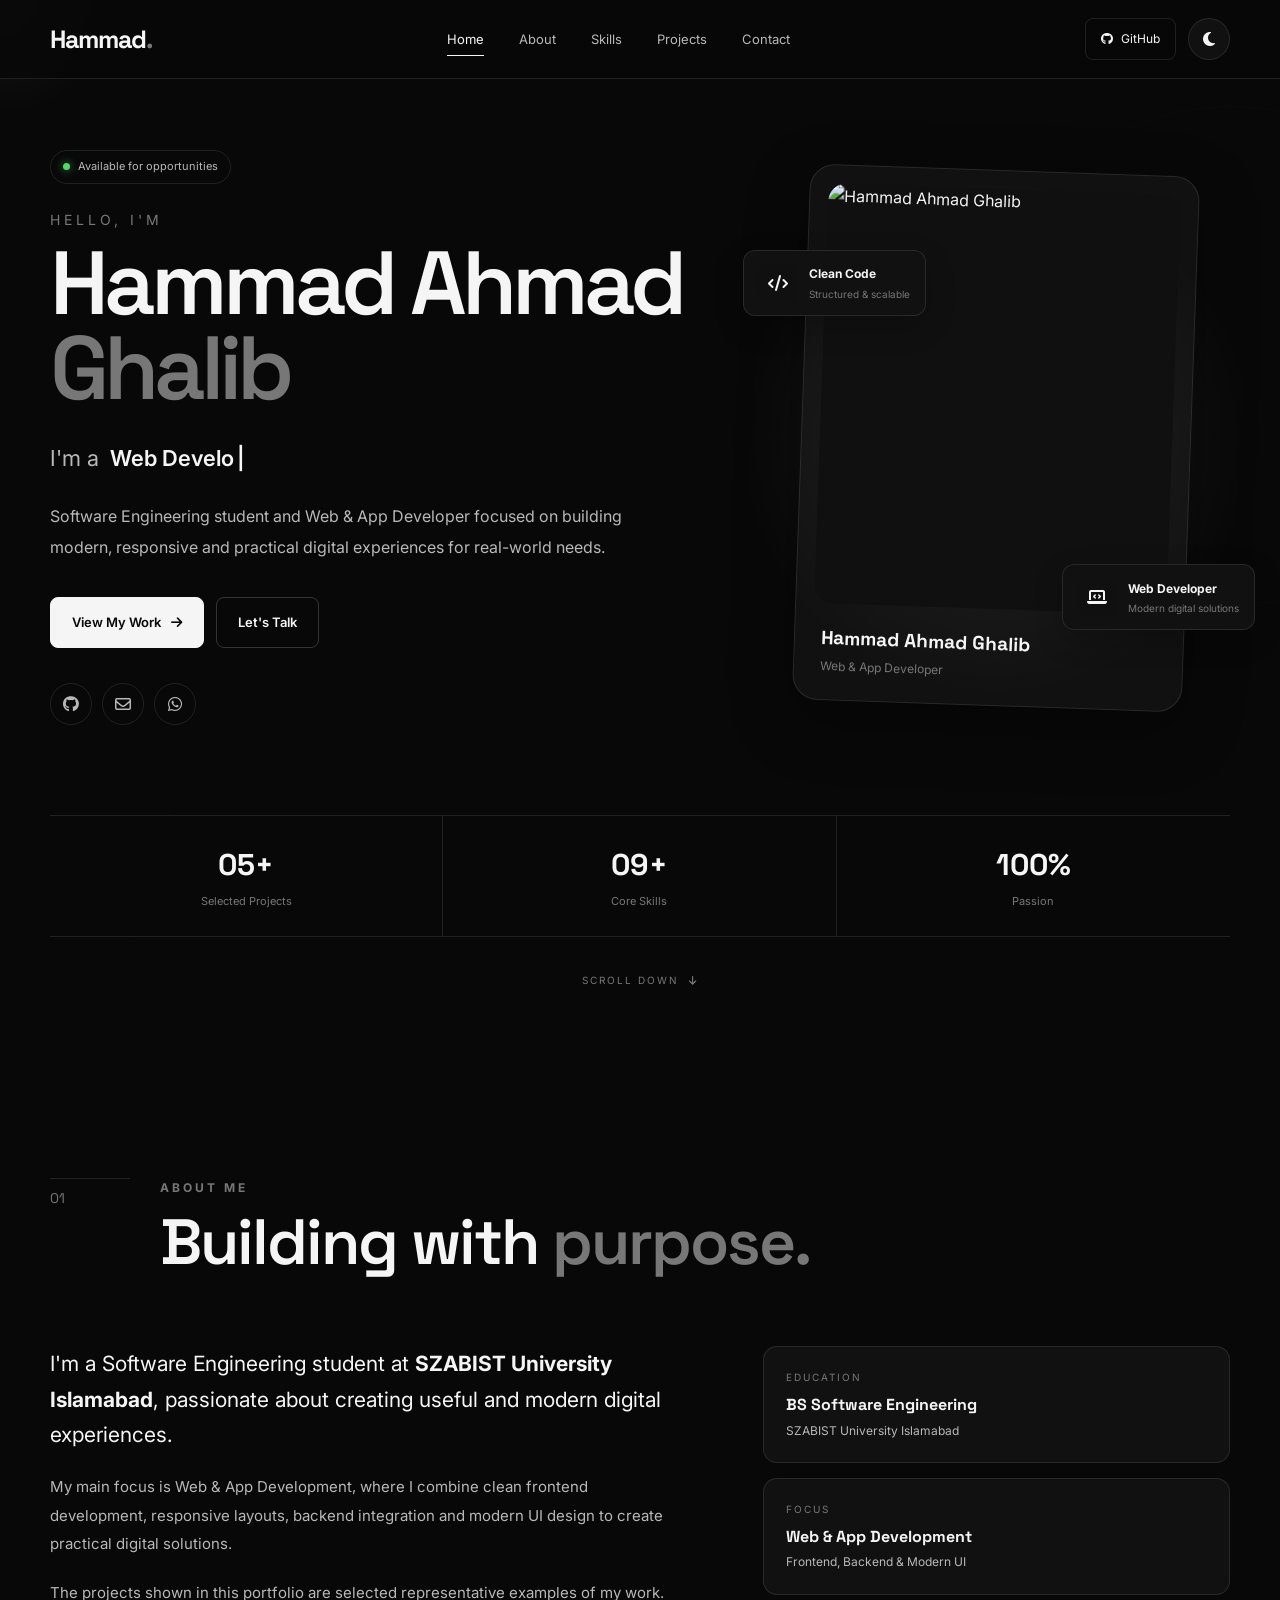
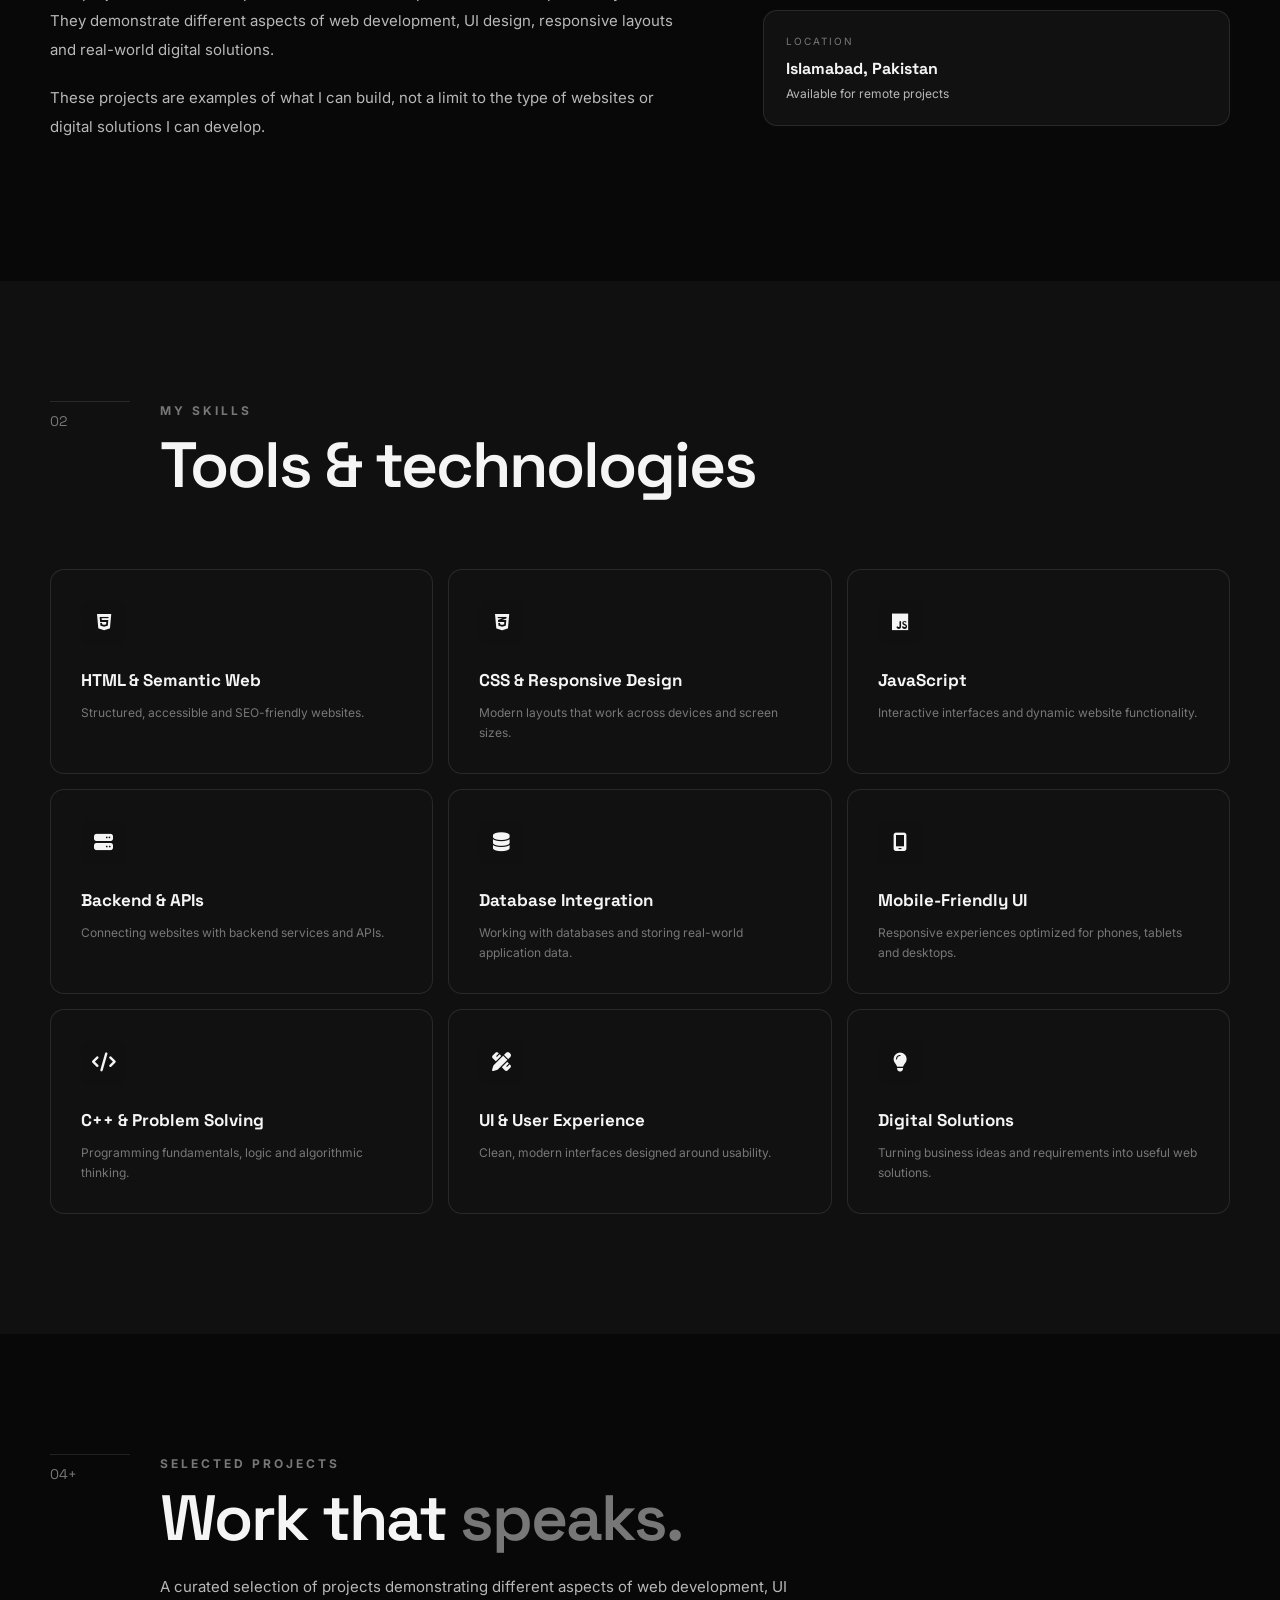
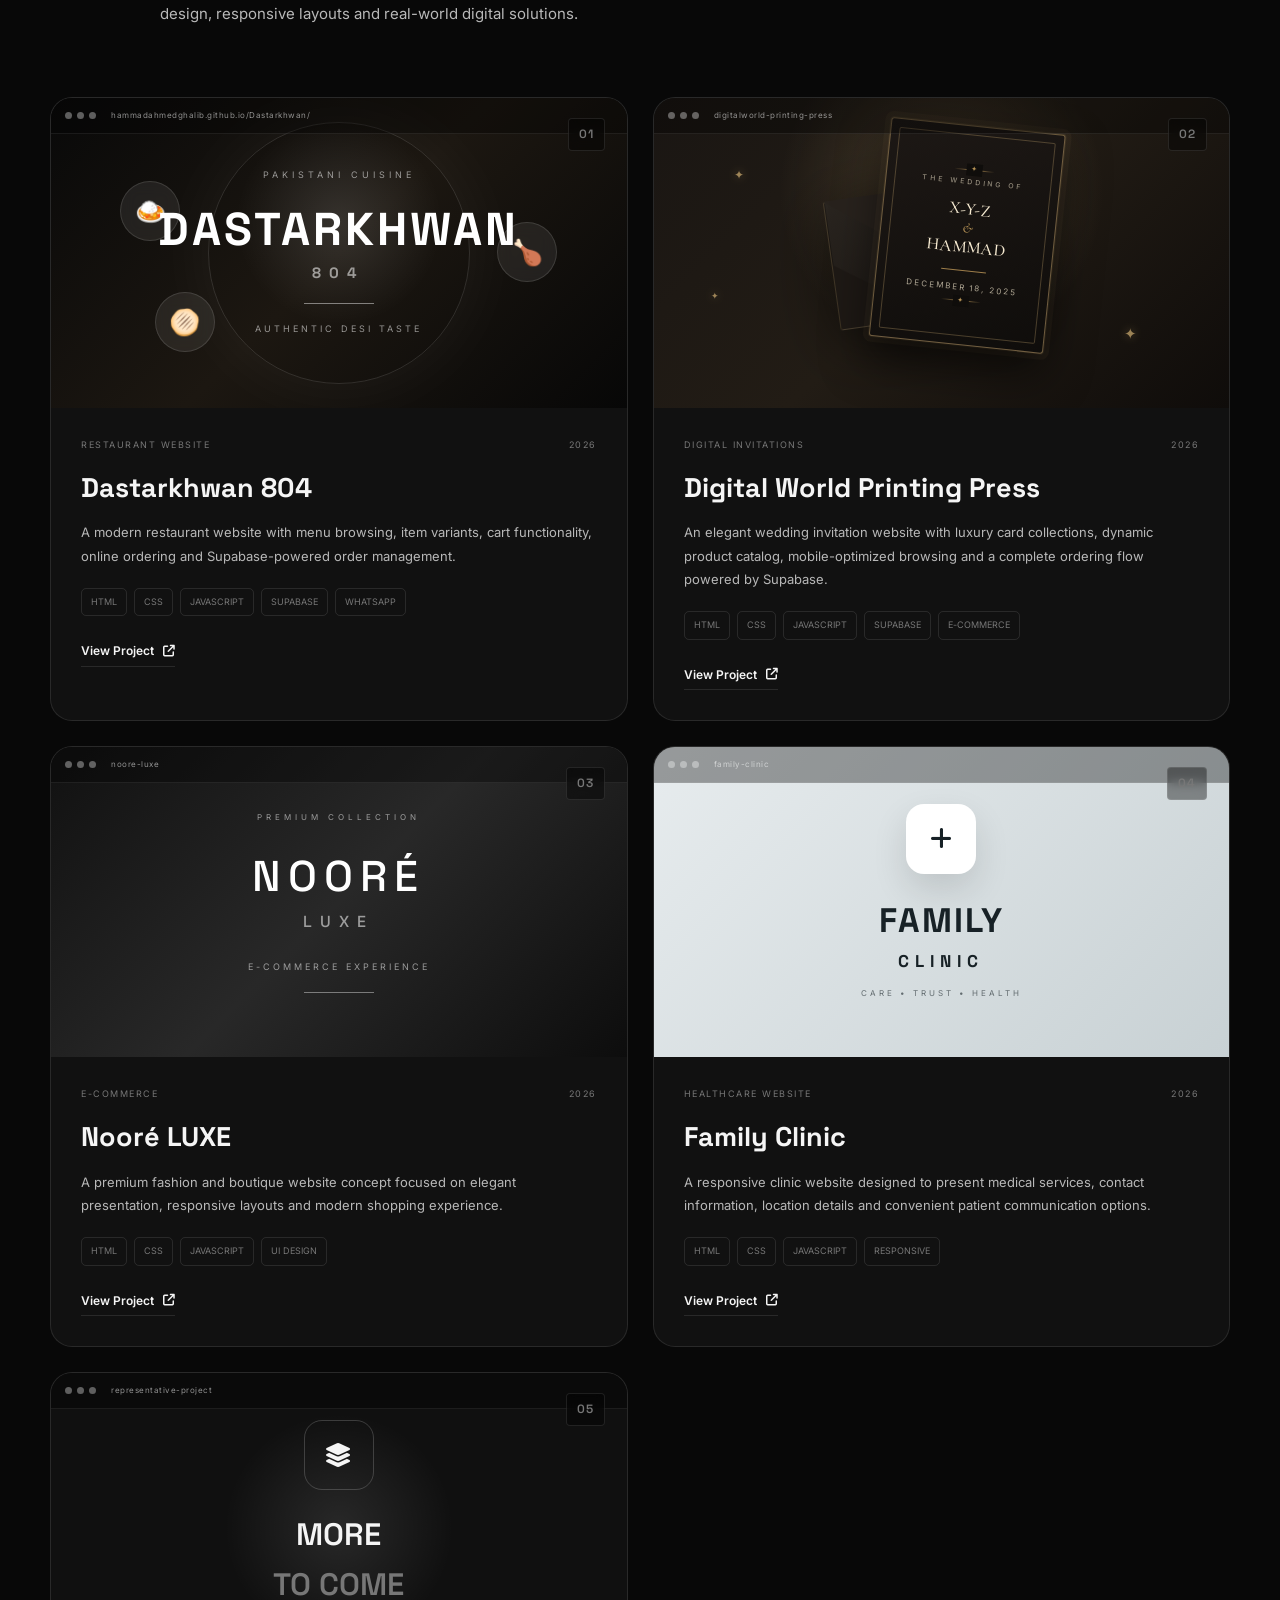
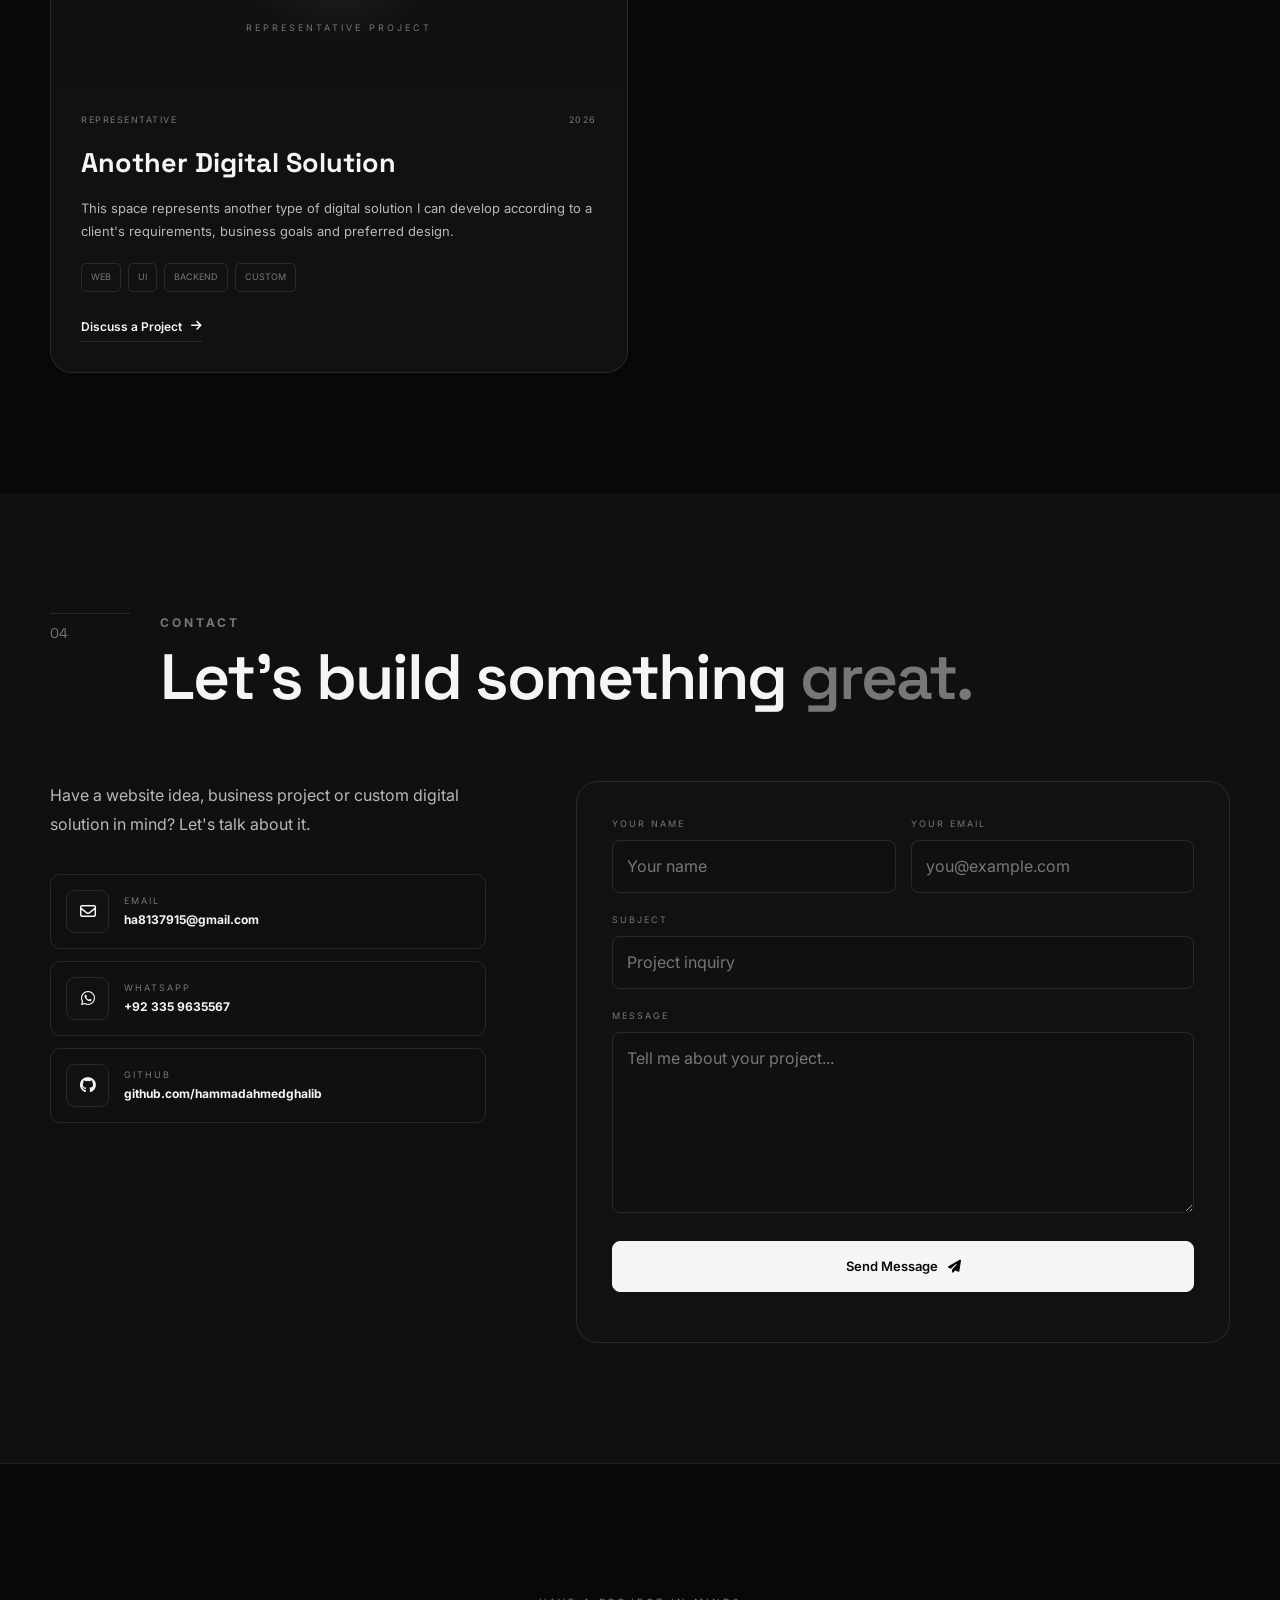
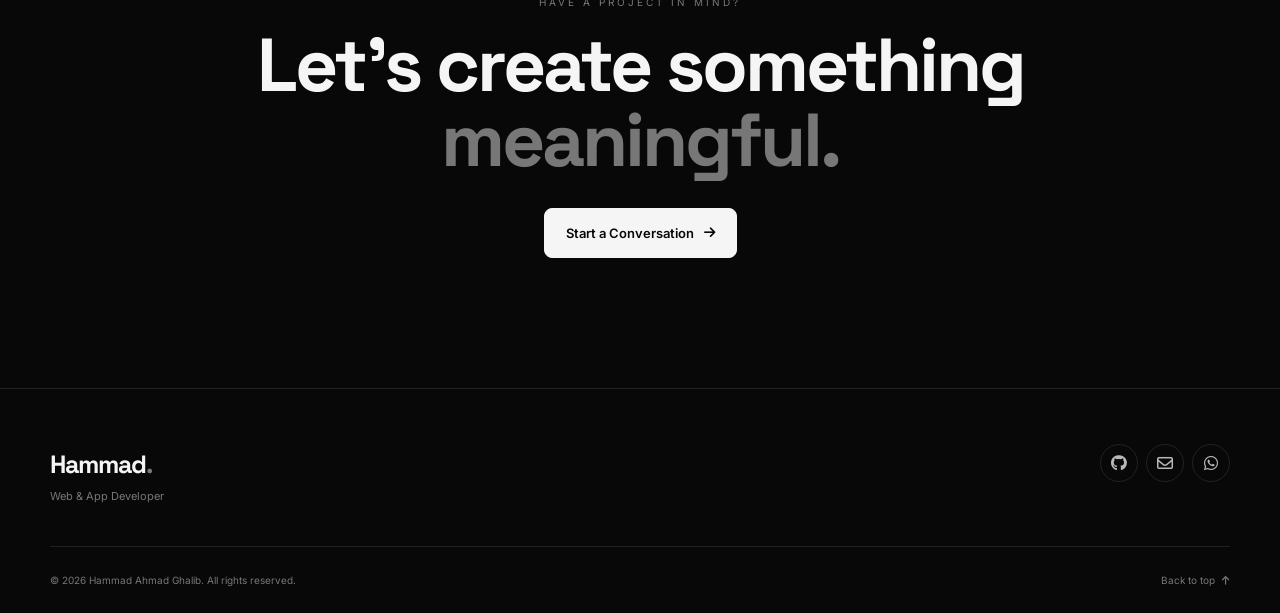
==== index.html @ e710b6ed "Added SEO improvements: schema markup, sitemap, robots.txt" ====
<!DOCTYPE html>
<html lang="en">
<head>
    <meta charset="UTF-8">

    <meta name="viewport" content="width=device-width, initial-scale=1.0">

    <title>Hammad Ahmad Ghalib | Web & App Developer</title>

    <meta
        name="description"
        content="Hammad Ahmad Ghalib is a Software Engineering student and Web & App Developer focused on modern websites, responsive UI, backend integration and practical digital solutions."
    >

    <meta
        name="keywords"
        content="Hammad Ahmad Ghalib, web developer, app developer, software engineering student, frontend developer, backend developer, Pakistan, Islamabad"
    >

    <meta name="author" content="Hammad Ahmad Ghalib">

    <meta property="og:title" content="Hammad Ahmad Ghalib | Web & App Developer">
    <meta
        property="og:description"
        content="Web & App Developer focused on modern, responsive and practical digital experiences."
    >
    <meta property="og:type" content="website">

    <meta
        name="twitter:card"
        content="summary_large_image"
    >


<script type="application/ld+json">
{
  "@context": "https://schema.org",
  "@type": "Person",
  "name": "Hammad Ahmad Ghalib",
  "url": "https://hammadahmedghalib.github.io/Portfolio/",
  "jobTitle": "Web & App Developer",
  "alumniOf": {
    "@type": "CollegeOrUniversity",
    "name": "SZABIST University Islamabad"
  },
  "knowsAbout": ["Web Development", "App Development", "JavaScript", "HTML", "CSS"],
  "sameAs": [
    "https://github.com/hammadahmedghalib"
  ]
}
</script>



    <link rel="preconnect" href="https://fonts.googleapis.com">

    <link rel="preconnect" href="https://fonts.gstatic.com" crossorigin>

    <link
        href="https://fonts.googleapis.com/css2?family=Inter:wght@300;400;500;600;700;800&family=Space+Grotesk:wght@400;500;600;700&family=Cormorant+Garamond:ital,wght@0,400;0,500;0,600;1,400&display=swap"
        rel="stylesheet"
    >

    <link
        rel="stylesheet"
        href="https://cdnjs.cloudflare.com/ajax/libs/font-awesome/6.5.2/css/all.min.css"
    >

    <link rel="stylesheet" href="style.css">
</head>

<body>

    <!-- SCROLL PROGRESS -->
    <div class="scroll-progress" id="scrollProgress"></div>

    <!-- CURSOR GLOW -->
    <div class="cursor-glow" id="cursorGlow"></div>


    <!-- ================= NAVBAR ================= -->

    <header class="navbar" id="navbar">

        <div class="container nav-container">

            <a href="#home" class="logo">
                Hammad<span>.</span>
            </a>

            <nav class="nav-menu" id="navMenu">

                <a href="#home" class="nav-link active">Home</a>

                <a href="#about" class="nav-link">About</a>

                <a href="#skills" class="nav-link">Skills</a>

                <a href="#projects" class="nav-link">Projects</a>

                <a href="#contact" class="nav-link">Contact</a>

            </nav>


            <div class="nav-actions">

                <a
                    href="https://github.com/hammadahmedghalib"
                    target="_blank"
                    rel="noopener noreferrer"
                    class="github-btn"
                >
                    <i class="fa-brands fa-github"></i>
                    <span>GitHub</span>
                </a>


                <!-- THEME SWITCH -->

                <button
                    type="button"
                    class="theme-toggle"
                    id="themeToggle"
                    aria-label="Toggle theme"
                >
                    <i class="fa-solid fa-moon"></i>
                </button>


                <!-- MOBILE MENU -->

                <button
                    type="button"
                    class="menu-toggle"
                    id="menuToggle"
                    aria-label="Open menu"
                >
                    <span></span>
                    <span></span>
                    <span></span>
                </button>

            </div>

        </div>

    </header>



    <!-- ================= HERO ================= -->

    <main>

        <section class="hero" id="home">

            <div class="hero-bg-circle circle-one"></div>
            <div class="hero-bg-circle circle-two"></div>

            <div class="container hero-container">

                <div class="hero-content">

                    <div class="availability">
                        <span class="availability-dot"></span>
                        Available for opportunities
                    </div>

                    <p class="hero-small">
                        HELLO, I'M
                    </p>

                    <h1>
                        Hammad Ahmad
                        <span>Ghalib</span>
                    </h1>

                    <div class="typing-wrapper">

                        <span class="typing-prefix">
                            I'm a
                        </span>

                        <span
                            id="typingText"
                            class="typing-text"
                        ></span>

                    </div>


                    <p class="hero-description">
                        Software Engineering student and Web & App Developer
                        focused on building modern, responsive and practical
                        digital experiences for real-world needs.
                    </p>


                    <div class="hero-buttons">

                        <a
                            href="#projects"
                            class="btn btn-primary"
                        >
                            View My Work
                            <i class="fa-solid fa-arrow-right"></i>
                        </a>

                        <a
                            href="#contact"
                            class="btn btn-outline"
                        >
                            Let's Talk
                        </a>

                    </div>


                    <div class="hero-socials">

                        <a
                            href="https://github.com/hammadahmedghalib"
                            target="_blank"
                            rel="noopener noreferrer"
                            class="social-link"
                            aria-label="GitHub"
                        >
                            <i class="fa-brands fa-github"></i>
                        </a>


                        <a
                            href="https://mail.google.com/mail/?view=cm&fs=1&to=ha8137915@gmail.com"
                            target="_blank"
                            rel="noopener noreferrer"
                            class="social-link"
                            aria-label="Send Email"
                        >
                            <i class="fa-regular fa-envelope"></i>
                        </a>


                        <a
                            href="https://wa.me/923359635567"
                            target="_blank"
                            rel="noopener noreferrer"
                            class="social-link"
                            aria-label="WhatsApp"
                        >
                            <i class="fa-brands fa-whatsapp"></i>
                        </a>

                    </div>

                </div>



                <!-- PROFILE -->

                <div class="hero-visual">

                    <div class="profile-card">

                        <div class="profile-glow"></div>

                        <div class="profile-image-wrapper">

                            <img
                                src="images/hammad.jpg"
                                alt="Hammad Ahmad Ghalib"
                                class="profile-image"
                            >

                        </div>


                        <div class="profile-info">

                            <h3>
                                Hammad Ahmad Ghalib
                            </h3>

                            <p>
                                Web & App Developer
                            </p>

                        </div>

                    </div>


                    <div class="floating-card floating-card-one">

                        <i class="fa-solid fa-code"></i>

                        <div>
                            <strong>
                                Clean Code
                            </strong>

                            <span>
                                Structured & scalable
                            </span>
                        </div>

                    </div>


                    <div class="floating-card floating-card-two">

                        <i class="fa-solid fa-laptop-code"></i>

                        <div>
                            <strong>
                                Web Developer
                            </strong>

                            <span>
                                Modern digital solutions
                            </span>
                        </div>

                    </div>

                </div>

            </div>


            <div class="hero-stats container">

                <div class="stat">
                    <strong>05+</strong>
                    <span>Selected Projects</span>
                </div>

                <div class="stat">
                    <strong>09+</strong>
                    <span>Core Skills</span>
                </div>

                <div class="stat">
                    <strong>100%</strong>
                    <span>Passion</span>
                </div>

            </div>


            <a
                href="#about"
                class="scroll-down"
                aria-label="Scroll down"
            >
                <span>SCROLL DOWN</span>
                <i class="fa-solid fa-arrow-down"></i>
            </a>

        </section>



        <!-- ================= ABOUT ================= -->

        <section class="section about-section" id="about">

            <div class="container">

                <div class="section-heading">

                    <span class="section-number">
                        01
                    </span>

                    <div>
                        <p class="section-label">
                            ABOUT ME
                        </p>

                        <h2>
                            Building with
                            <span>purpose.</span>
                        </h2>
                    </div>

                </div>


                <div class="about-grid">

                    <div class="about-text">

                        <p class="large-text">
                            I'm a Software Engineering student at
                            <strong>SZABIST University Islamabad</strong>,
                            passionate about creating useful and modern
                            digital experiences.
                        </p>


                        <p>
                            My main focus is Web & App Development, where I
                            combine clean frontend development, responsive
                            layouts, backend integration and modern UI design
                            to create practical digital solutions.
                        </p>


                        <p>
                            The projects shown in this portfolio are selected
                            representative examples of my work. They
                            demonstrate different aspects of web development,
                            UI design, responsive layouts and real-world
                            digital solutions.
                        </p>


                        <p>
                            These projects are examples of what I can build,
                            not a limit to the type of websites or digital
                            solutions I can develop.
                        </p>

                    </div>


                    <div class="about-info">

                        <div class="info-box">

                            <span>EDUCATION</span>

                            <strong>
                                BS Software Engineering
                            </strong>

                            <small>
                                SZABIST University Islamabad
                            </small>

                        </div>


                        <div class="info-box">

                            <span>FOCUS</span>

                            <strong>
                                Web & App Development
                            </strong>

                            <small>
                                Frontend, Backend & Modern UI
                            </small>

                        </div>


                        <div class="info-box">

                            <span>LOCATION</span>

                            <strong>
                                Islamabad, Pakistan
                            </strong>

                            <small>
                                Available for remote projects
                            </small>

                        </div>

                    </div>

                </div>

            </div>

        </section>



        <!-- ================= SKILLS ================= -->

        <section class="section skills-section" id="skills">

            <div class="container">

                <div class="section-heading">

                    <span class="section-number">
                        02
                    </span>

                    <div>
                        <p class="section-label">
                            MY SKILLS
                        </p>

                        <h2>
                            Tools & technologies
                        </h2>
                    </div>

                </div>


                <div class="skills-grid">

                    <div class="skill-card">

                        <div class="skill-icon">
                            <i class="fa-brands fa-html5"></i>
                        </div>

                        <h3>
                            HTML & Semantic Web
                        </h3>

                        <p>
                            Structured, accessible and SEO-friendly websites.
                        </p>

                    </div>


                    <div class="skill-card">

                        <div class="skill-icon">
                            <i class="fa-brands fa-css3-alt"></i>
                        </div>

                        <h3>
                            CSS & Responsive Design
                        </h3>

                        <p>
                            Modern layouts that work across devices and screen sizes.
                        </p>

                    </div>


                    <div class="skill-card">

                        <div class="skill-icon">
                            <i class="fa-brands fa-js"></i>
                        </div>

                        <h3>
                            JavaScript
                        </h3>

                        <p>
                            Interactive interfaces and dynamic website functionality.
                        </p>

                    </div>


                    <div class="skill-card">

                        <div class="skill-icon">
                            <i class="fa-solid fa-server"></i>
                        </div>

                        <h3>
                            Backend & APIs
                        </h3>

                        <p>
                            Connecting websites with backend services and APIs.
                        </p>

                    </div>


                    <div class="skill-card">

                        <div class="skill-icon">
                            <i class="fa-solid fa-database"></i>
                        </div>

                        <h3>
                            Database Integration
                        </h3>

                        <p>
                            Working with databases and storing real-world application data.
                        </p>

                    </div>


                    <div class="skill-card">

                        <div class="skill-icon">
                            <i class="fa-solid fa-mobile-screen"></i>
                        </div>

                        <h3>
                            Mobile-Friendly UI
                        </h3>

                        <p>
                            Responsive experiences optimized for phones, tablets and desktops.
                        </p>

                    </div>


                    <div class="skill-card">

                        <div class="skill-icon">
                            <i class="fa-solid fa-code"></i>
                        </div>

                        <h3>
                            C++ & Problem Solving
                        </h3>

                        <p>
                            Programming fundamentals, logic and algorithmic thinking.
                        </p>

                    </div>


                    <div class="skill-card">

                        <div class="skill-icon">
                            <i class="fa-solid fa-pen-ruler"></i>
                        </div>

                        <h3>
                            UI & User Experience
                        </h3>

                        <p>
                            Clean, modern interfaces designed around usability.
                        </p>

                    </div>


                    <div class="skill-card">

                        <div class="skill-icon">
                            <i class="fa-solid fa-lightbulb"></i>
                        </div>

                        <h3>
                            Digital Solutions
                        </h3>

                        <p>
                            Turning business ideas and requirements into useful web solutions.
                        </p>

                    </div>

                </div>

            </div>

        </section>



        <!-- ================= PROJECTS ================= -->

        <section class="section projects-section" id="projects">

            <div class="container">

                <div class="section-heading projects-heading">

                    <span class="section-number">
                        04+
                    </span>

                    <div>

                        <p class="section-label">
                            SELECTED PROJECTS
                        </p>

                        <h2>
                            Work that
                            <span>speaks.</span>
                        </h2>

                        <p class="section-description">
                            A curated selection of projects demonstrating
                            different aspects of web development, UI design,
                            responsive layouts and real-world digital
                            solutions.
                        </p>

                    </div>

                </div>


                <div class="projects-grid">


                    <!-- PROJECT 01 -->

                    <article class="project-card">

                        <div class="project-number">
                            01
                        </div>

                        <div class="project-preview dastarkhwan-preview">

                            <div class="browser-bar">

                                <div class="browser-dots">
                                    <span></span>
                                    <span></span>
                                    <span></span>
                                </div>

                                <div class="browser-address">
                                    hammadahmedghalib.github.io/Dastarkhwan/
                                </div>

                            </div>

                            <div class="dastarkhwan-visual">

                                <div class="dastarkhwan-small">
                                    PAKISTANI CUISINE
                                </div>

                                <div class="dastarkhwan-brand">
                                    DASTARKHWAN
                                    <span>804</span>
                                </div>

                                <div class="dastarkhwan-line"></div>

                                <div class="dastarkhwan-tagline">
                                    AUTHENTIC DESI TASTE
                                </div>

                                <div class="food-floating food-one">
                                    🍛
                                </div>

                                <div class="food-floating food-two">
                                    🍗
                                </div>

                                <div class="food-floating food-three">
                                    🫓
                                </div>

                            </div>

                        </div>

                        <div class="project-content">

                            <div class="project-meta">
                                <span>
                                    RESTAURANT WEBSITE
                                </span>

                                <span>
                                    2026
                                </span>
                            </div>

                            <h3>
                                Dastarkhwan 804
                            </h3>

                            <p>
                                A modern restaurant website with menu browsing, item variants,
                                cart functionality, online ordering and Supabase-powered
                                order management.
                            </p>

                            <div class="project-tags">
                                <span>HTML</span>
                                <span>CSS</span>
                                <span>JavaScript</span>
                                <span>Supabase</span>
                                <span>WhatsApp</span>
                            </div>

                            <a
                                href="https://hammadahmedghalib.github.io/Dastarkhwan/"
                                target="_blank"
                                rel="noopener noreferrer"
                                class="project-link"
                            >
                                View Project
                                <i class="fa-solid fa-arrow-up-right-from-square"></i>
                            </a>

                        </div>

                    </article>



                    <!-- PROJECT 02 - WEDDING CARDS (NEW) -->

                    <article class="project-card">

                        <div class="project-number">
                            02
                        </div>

                        <div class="project-preview wedding-preview">

                            <div class="browser-bar">

                                <div class="browser-dots">
                                    <span></span>
                                    <span></span>
                                    <span></span>
                                </div>

                                <div class="browser-address">
                                    digitalworld-printing-press
                                </div>

                            </div>

                            <div class="wedding-visual">

                                <!-- Envelope -->
                                <div class="wedding-envelope">

                                    <div class="envelope-flap"></div>

                                    <div class="envelope-body"></div>

                                    <div class="envelope-seal">
                                        <i class="fa-solid fa-heart"></i>
                                    </div>

                                </div>

                                <!-- Invitation Card -->
                                <div class="wedding-card">

                                    <div class="card-ornament top"></div>

                                    <div class="wedding-card-label">
                                        THE WEDDING OF
                                    </div>

                                    <div class="wedding-card-names">
                                        X-Y-Z
                                        <span>&</span>
                                        HAMMAD
                                    </div>

                                    <div class="card-divider"></div>

                                    <div class="wedding-card-date">
                                        December 18, 2025
                                    </div>

                                    <div class="card-ornament bottom"></div>

                                </div>

                                <!-- Floating Sparkles -->
                                <div class="sparkle sparkle-one">✦</div>
                                <div class="sparkle sparkle-two">✦</div>
                                <div class="sparkle sparkle-three">✦</div>

                            </div>

                        </div>

                        <div class="project-content">

                            <div class="project-meta">
                                <span>
                                    DIGITAL INVITATIONS
                                </span>

                                <span>
                                    2026
                                </span>
                            </div>

                            <h3>
                                Digital World Printing Press
                            </h3>

                            <p>
                                An elegant wedding invitation website with
                                luxury card collections, dynamic product
                                catalog, mobile-optimized browsing and a
                                complete ordering flow powered by Supabase.
                            </p>

                            <div class="project-tags">
                                <span>HTML</span>
                                <span>CSS</span>
                                <span>JavaScript</span>
                                <span>Supabase</span>
                                <span>E-Commerce</span>
                            </div>

                            <a
                                href="https://hammadahmedghalib.github.io/Didital-World/"
                                target="_blank"
                                rel="noopener noreferrer"
                                class="project-link"
                            >
                                View Project
                                <i class="fa-solid fa-arrow-up-right-from-square"></i>
                            </a>

                        </div>

                    </article>



                    <!-- PROJECT 03 -->

                    <article class="project-card">

                        <div class="project-number">
                            03
                        </div>


                        <div class="project-preview boutique-preview">

                            <div class="browser-bar">

                                <div class="browser-dots">
                                    <span></span>
                                    <span></span>
                                    <span></span>
                                </div>

                                <div class="browser-address">
                                    noore-luxe
                                </div>

                            </div>


                            <div class="boutique-visual">

                                <div class="boutique-label">
                                    PREMIUM COLLECTION
                                </div>

                                <div class="boutique-logo">
                                    NOORÉ
                                    <span>LUXE</span>
                                </div>

                                <div class="boutique-subtitle">
                                    E-COMMERCE EXPERIENCE
                                </div>

                                <div class="boutique-line"></div>

                            </div>

                        </div>


                        <div class="project-content">

                            <div class="project-meta">

                                <span>
                                    E-COMMERCE
                                </span>

                                <span>
                                    2026
                                </span>

                            </div>


                            <h3>
                                Nooré LUXE
                            </h3>


                            <p>
                                A premium fashion and boutique website
                                concept focused on elegant presentation,
                                responsive layouts and modern shopping
                                experience.
                            </p>


                            <div class="project-tags">

                                <span>HTML</span>
                                <span>CSS</span>
                                <span>JavaScript</span>
                                <span>UI Design</span>

                            </div>


                            <a
                                href="https://hammadahmedghalib.github.io/Noor-e-boutique/"
                                target="_blank"
                                rel="noopener noreferrer"
                                class="project-link"
                            >
                                View Project
                                <i class="fa-solid fa-arrow-up-right-from-square"></i>
                            </a>

                        </div>

                    </article>



                    <!-- PROJECT 04 -->

                    <article class="project-card">

                        <div class="project-number">
                            04
                        </div>


                        <div class="project-preview clinic-preview">

                            <div class="browser-bar">

                                <div class="browser-dots">
                                    <span></span>
                                    <span></span>
                                    <span></span>
                                </div>

                                <div class="browser-address">
                                    family-clinic
                                </div>

                            </div>


                            <div class="clinic-visual">

                                <div class="clinic-icon">
                                    <i class="fa-solid fa-plus"></i>
                                </div>

                                <div class="clinic-name">
                                    FAMILY
                                    <span>CLINIC</span>
                                </div>

                                <div class="clinic-caption">
                                    CARE • TRUST • HEALTH
                                </div>

                            </div>

                        </div>


                        <div class="project-content">

                            <div class="project-meta">

                                <span>
                                    HEALTHCARE WEBSITE
                                </span>

                                <span>
                                    2026
                                </span>

                            </div>


                            <h3>
                                Family Clinic
                            </h3>


                            <p>
                                A responsive clinic website designed to
                                present medical services, contact information,
                                location details and convenient patient
                                communication options.
                            </p>


                            <div class="project-tags">

                                <span>HTML</span>
                                <span>CSS</span>
                                <span>JavaScript</span>
                                <span>Responsive</span>

                            </div>


                            <a
                                href="https://hammadahmedghalib.github.io/family-clinic-website/"
                                target="_blank"
                                rel="noopener noreferrer"
                                class="project-link"
                            >
                                View Project
                                <i class="fa-solid fa-arrow-up-right-from-square"></i>
                            </a>

                        </div>

                    </article>



                    <!-- PROJECT 05 -->

                    <article class="project-card">

                        <div class="project-number">
                            05
                        </div>


                        <div class="project-preview fourth-preview">

                            <div class="browser-bar">

                                <div class="browser-dots">
                                    <span></span>
                                    <span></span>
                                    <span></span>
                                </div>

                                <div class="browser-address">
                                    representative-project
                                </div>

                            </div>


                            <div class="fourth-visual">

                                <div class="fourth-icon">
                                    <i class="fa-solid fa-layer-group"></i>
                                </div>

                                <div class="fourth-title">
                                    MORE
                                    <span>TO COME</span>
                                </div>

                                <div class="fourth-caption">
                                    REPRESENTATIVE PROJECT
                                </div>

                            </div>

                        </div>


                        <div class="project-content">

                            <div class="project-meta">

                                <span>
                                    REPRESENTATIVE
                                </span>

                                <span>
                                    2026
                                </span>

                            </div>


                            <h3>
                                Another Digital Solution
                            </h3>


                            <p>
                                This space represents another type of digital
                                solution I can develop according to a client's
                                requirements, business goals and preferred
                                design.
                            </p>


                            <div class="project-tags">

                                <span>Web</span>
                                <span>UI</span>
                                <span>Backend</span>
                                <span>Custom</span>

                            </div>


                            <a
                                href="#contact"
                                class="project-link"
                            >
                                Discuss a Project
                                <i class="fa-solid fa-arrow-right"></i>
                            </a>

                        </div>

                    </article>

                </div>

            </div>

        </section>



        <!-- ================= CONTACT ================= -->

        <section class="section contact-section" id="contact">

            <div class="container">

                <div class="section-heading">

                    <span class="section-number">
                        04
                    </span>

                    <div>

                        <p class="section-label">
                            CONTACT
                        </p>

                        <h2>
                            Let's build something
                            <span>great.</span>
                        </h2>

                    </div>

                </div>


                <div class="contact-grid">


                    <div class="contact-info">

                        <p class="contact-intro">
                            Have a website idea, business project or custom
                            digital solution in mind? Let's talk about it.
                        </p>


                        <div class="contact-details">


                            <a
                                href="https://mail.google.com/mail/?view=cm&fs=1&to=ha8137915@gmail.com"
                                target="_blank"
                                rel="noopener noreferrer"
                                class="contact-detail"
                            >

                                <div class="contact-icon">
                                    <i class="fa-regular fa-envelope"></i>
                                </div>

                                <div>
                                    <span>EMAIL</span>
                                    <strong>
                                        ha8137915@gmail.com
                                    </strong>
                                </div>

                            </a>


                            <a
                                href="https://wa.me/923359635567"
                                target="_blank"
                                rel="noopener noreferrer"
                                class="contact-detail"
                            >

                                <div class="contact-icon">
                                    <i class="fa-brands fa-whatsapp"></i>
                                </div>

                                <div>
                                    <span>WHATSAPP</span>
                                    <strong>
                                        +92 335 9635567
                                    </strong>
                                </div>

                            </a>


                            <a
                                href="https://github.com/hammadahmedghalib"
                                target="_blank"
                                rel="noopener noreferrer"
                                class="contact-detail"
                            >

                                <div class="contact-icon">
                                    <i class="fa-brands fa-github"></i>
                                </div>

                                <div>
                                    <span>GITHUB</span>
                                    <strong>
                                        github.com/hammadahmedghalib
                                    </strong>
                                </div>

                            </a>

                        </div>

                    </div>



                    <!-- FORM -->

                    <form
                        class="contact-form"
                        id="contactForm"
                        action="https://formspree.io/f/xaeybzdn"
                        method="POST"
                    >

                        <div class="form-row">

                            <div class="form-group">

                                <label for="name">
                                    YOUR NAME
                                </label>

                                <input
                                    type="text"
                                    id="name"
                                    name="name"
                                    placeholder="Your name"
                                    required
                                >

                            </div>


                            <div class="form-group">

                                <label for="email">
                                    YOUR EMAIL
                                </label>

                                <input
                                    type="email"
                                    id="email"
                                    name="email"
                                    placeholder="you@example.com"
                                    required
                                >

                            </div>

                        </div>


                        <div class="form-group">

                            <label for="subject">
                                SUBJECT
                            </label>

                            <input
                                type="text"
                                id="subject"
                                name="subject"
                                placeholder="Project inquiry"
                                required
                            >

                        </div>


                        <div class="form-group">

                            <label for="message">
                                MESSAGE
                            </label>

                            <textarea
                                id="message"
                                name="message"
                                rows="6"
                                placeholder="Tell me about your project..."
                                required
                            ></textarea>

                        </div>


                        <button
                            type="submit"
                            class="btn btn-primary submit-btn"
                        >

                            Send Message

                            <i class="fa-solid fa-paper-plane"></i>

                        </button>


                        <p
                            id="formStatus"
                            class="form-status"
                        ></p>

                    </form>

                </div>

            </div>

        </section>



        <!-- ================= FINAL CTA ================= -->

        <section class="final-cta">

            <div class="container">

                <div class="cta-content">

                    <p>
                        HAVE A PROJECT IN MIND?
                    </p>

                    <h2>
                        Let's create something
                        <span>meaningful.</span>
                    </h2>

                    <a
                        href="#contact"
                        class="btn btn-primary"
                    >
                        Start a Conversation
                        <i class="fa-solid fa-arrow-right"></i>
                    </a>

                </div>

            </div>

        </section>

    </main>



    <!-- ================= FOOTER ================= -->

    <footer class="footer">

        <div class="container footer-container">

            <div class="footer-brand">

                <a href="#home" class="logo">
                    Hammad<span>.</span>
                </a>

                <p>
                    Web & App Developer
                </p>

            </div>


            <div class="footer-socials">

                <a
                    href="https://github.com/hammadahmedghalib"
                    target="_blank"
                    rel="noopener noreferrer"
                    aria-label="GitHub"
                >
                    <i class="fa-brands fa-github"></i>
                </a>


                <a
                    href="https://mail.google.com/mail/?view=cm&fs=1&to=ha8137915@gmail.com"
                    target="_blank"
                    rel="noopener noreferrer"
                    aria-label="Email"
                >
                    <i class="fa-regular fa-envelope"></i>
                </a>


                <a
                    href="https://wa.me/923359635567"
                    target="_blank"
                    rel="noopener noreferrer"
                    aria-label="WhatsApp"
                >
                    <i class="fa-brands fa-whatsapp"></i>
                </a>

            </div>


            <div class="footer-bottom">

                <p>
                    © <span id="currentYear"></span>
                    Hammad Ahmad Ghalib. All rights reserved.
                </p>

                <a href="#home">
                    Back to top
                    <i class="fa-solid fa-arrow-up"></i>
                </a>

            </div>

        </div>

    </footer>


    <script src="script.js"></script>

</body>
</html>
---- style.css ----
/* =========================================================
   ROOT
========================================================= */

:root {

    --bg: #080808;
    --bg-soft: #101010;
    --bg-card: #111111;
    --bg-card-hover: #171717;

    --text: #f5f5f5;
    --text-soft: #b8b8b8;
    --text-muted: #777777;

    --border: rgba(255, 255, 255, 0.10);
    --border-strong: rgba(255, 255, 255, 0.18);

    --white: #ffffff;
    --black: #000000;

    --accent: #ffffff;

    --shadow:
        0 20px 60px rgba(0, 0, 0, 0.35);

    --shadow-small:
        0 10px 30px rgba(0, 0, 0, 0.20);

    --radius-sm: 8px;
    --radius-md: 14px;
    --radius-lg: 22px;

    --container: 1180px;

    --transition: 0.35s ease;
}


/* =========================================================
   LIGHT THEME
========================================================= */

body.light-theme {

    --bg: #f5f5f5;
    --bg-soft: #eeeeee;
    --bg-card: #ffffff;
    --bg-card-hover: #fafafa;

    --text: #111111;
    --text-soft: #555555;
    --text-muted: #777777;

    --border: rgba(0, 0, 0, 0.10);
    --border-strong: rgba(0, 0, 0, 0.18);

    --white: #111111;
    --black: #ffffff;

    --accent: #111111;

    --shadow:
        0 20px 60px rgba(0, 0, 0, 0.10);

    --shadow-small:
        0 10px 30px rgba(0, 0, 0, 0.08);
}


/* =========================================================
   RESET
========================================================= */

* {
    margin: 0;
    padding: 0;
    box-sizing: border-box;
}

html {
    scroll-behavior: smooth;
}

body {

    font-family: "Inter", sans-serif;

    background: var(--bg);

    color: var(--text);

    line-height: 1.6;

    overflow-x: hidden;

    transition:
        background 0.35s ease,
        color 0.35s ease;
}

a {
    color: inherit;
    text-decoration: none;
}

button,
input,
textarea {
    font: inherit;
}

button {
    cursor: pointer;
}

img {
    max-width: 100%;
    display: block;
}

::selection {
    background: var(--text);
    color: var(--bg);
}


/* =========================================================
   SCROLLBAR
========================================================= */

::-webkit-scrollbar {
    width: 8px;
}

::-webkit-scrollbar-track {
    background: var(--bg-soft);
}

::-webkit-scrollbar-thumb {
    background: var(--text-muted);
    border-radius: 20px;
}

::-webkit-scrollbar-thumb:hover {
    background: var(--text);
}


/* =========================================================
   GLOBAL
========================================================= */

.container {

    width: min(
        calc(100% - 40px),
        var(--container)
    );

    margin: 0 auto;
}

.section {
    padding: 120px 0;
}

.section-heading {

    display: grid;

    grid-template-columns: 80px 1fr;

    gap: 30px;

    margin-bottom: 70px;
}

.section-number {

    font-family: "Space Grotesk", sans-serif;

    font-size: 14px;

    color: var(--text-muted);

    padding-top: 8px;

    border-top: 1px solid var(--border);

}

.section-label {

    font-size: 12px;

    font-weight: 700;

    letter-spacing: 3px;

    color: var(--text-muted);

    margin-bottom: 12px;
}

.section-heading h2 {

    font-family: "Space Grotesk", sans-serif;

    font-size: clamp(38px, 5vw, 68px);

    line-height: 1.05;

    letter-spacing: -2px;

    font-weight: 600;
}

.section-heading h2 span {
    color: var(--text-muted);
}

.section-description {

    max-width: 650px;

    margin-top: 20px;

    color: var(--text-soft);

    font-size: 15px;

    line-height: 1.8;
}


/* =========================================================
   SCROLL PROGRESS
========================================================= */

.scroll-progress {

    position: fixed;

    top: 0;
    left: 0;

    width: 0%;
    height: 3px;

    background: var(--text);

    z-index: 9999;
}


/* =========================================================
   CURSOR GLOW
========================================================= */

.cursor-glow {

    position: fixed;

    width: 250px;
    height: 250px;

    border-radius: 50%;

    pointer-events: none;

    background:
        radial-gradient(
            circle,
            rgba(255,255,255,0.06),
            transparent 70%
        );

    transform: translate(-50%, -50%);

    z-index: 0;
}

body.light-theme .cursor-glow {

    background:
        radial-gradient(
            circle,
            rgba(0,0,0,0.05),
            transparent 70%
        );
}


/* =========================================================
   NAVBAR
========================================================= */

.navbar {

    position: fixed;

    top: 0;
    left: 0;

    width: 100%;

    z-index: 1000;

    background:
        color-mix(
            in srgb,
            var(--bg) 82%,
            transparent
        );

    backdrop-filter: blur(18px);

    border-bottom: 1px solid var(--border);

    transition: 0.35s ease;
}

.nav-container {

    height: 78px;

    display: flex;

    align-items: center;

    justify-content: space-between;
}

.logo {

    font-family: "Space Grotesk", sans-serif;

    font-size: 25px;

    font-weight: 700;

    letter-spacing: -1px;
}

.logo span {
    color: var(--text-muted);
}

.nav-menu {

    display: flex;

    align-items: center;

    gap: 35px;
}

.nav-link {

    position: relative;

    font-size: 13px;

    color: var(--text-soft);

    transition: var(--transition);
}

.nav-link::after {

    content: "";

    position: absolute;

    left: 0;
    bottom: -7px;

    width: 0;
    height: 1px;

    background: var(--text);

    transition: var(--transition);
}

.nav-link:hover,
.nav-link.active {
    color: var(--text);
}

.nav-link:hover::after,
.nav-link.active::after {
    width: 100%;
}

.nav-actions {

    display: flex;

    align-items: center;

    gap: 12px;
}

.github-btn {

    display: flex;

    align-items: center;

    gap: 8px;

    padding: 10px 15px;

    border: 1px solid var(--border);

    border-radius: 8px;

    font-size: 12px;

    transition: var(--transition);
}

.github-btn:hover {

    background: var(--text);

    color: var(--bg);

    border-color: var(--text);
}

.theme-toggle {

    width: 42px;
    height: 42px;

    border-radius: 50%;

    border: 1px solid var(--border);

    background: var(--bg-card);

    color: var(--text);

    display: flex;

    align-items: center;
    justify-content: center;

    transition: var(--transition);
}

.theme-toggle:hover {

    background: var(--text);

    color: var(--bg);

    transform: rotate(15deg);
}

.menu-toggle {

    display: none;

    width: 42px;
    height: 42px;

    border: 1px solid var(--border);

    background: var(--bg-card);

    border-radius: 8px;

    align-items: center;
    justify-content: center;

    flex-direction: column;

    gap: 5px;
}

.menu-toggle span {

    display: block;

    width: 18px;
    height: 2px;

    background: var(--text);
}


/* =========================================================
   HERO
========================================================= */

.hero {

    min-height: 100vh;

    padding-top: 150px;
    padding-bottom: 70px;

    position: relative;

    overflow: hidden;

    display: flex;

    flex-direction: column;

    justify-content: center;
}

.hero-bg-circle {

    position: absolute;

    border-radius: 50%;

    filter: blur(1px);

    pointer-events: none;

    border: 1px solid var(--border);
}

.circle-one {

    width: 500px;
    height: 500px;

    right: -200px;
    top: 10%;

    opacity: 0.35;
}

.circle-two {

    width: 350px;
    height: 350px;

    left: -180px;
    bottom: 5%;

    opacity: 0.25;
}

.hero-container {

    display: grid;

    grid-template-columns: 1.15fr 0.85fr;

    align-items: center;

    gap: 80px;

    position: relative;

    z-index: 2;
}

.availability {

    display: inline-flex;

    align-items: center;

    gap: 8px;

    padding: 7px 12px;

    border: 1px solid var(--border);

    border-radius: 30px;

    color: var(--text-soft);

    font-size: 11px;

    margin-bottom: 25px;
}

.availability-dot {

    width: 7px;
    height: 7px;

    border-radius: 50%;

    background: #55d66b;

    box-shadow:
        0 0 10px rgba(85,214,107,0.7);
}

.hero-small {

    font-size: 14px;

    letter-spacing: 4px;

    color: var(--text-muted);

    margin-bottom: 10px;
}

.hero h1 {

    font-family: "Space Grotesk", sans-serif;

    font-size: clamp(52px, 7vw, 94px);

    line-height: 0.95;

    letter-spacing: -5px;

    font-weight: 600;
}

.hero h1 span {
    display: block;
    color: var(--text-muted);
}

.typing-wrapper {

    margin-top: 30px;

    font-size: 22px;

    color: var(--text-soft);
}

.typing-prefix {
    margin-right: 5px;
}

.typing-text {
    color: var(--text);
    font-weight: 600;
}

.typing-text::after {

    content: "|";

    margin-left: 3px;

    animation: blink 0.8s infinite;
}

@keyframes blink {

    0%,
    50% {
        opacity: 1;
    }

    51%,
    100% {
        opacity: 0;
    }
}

.hero-description {

    max-width: 650px;

    color: var(--text-soft);

    font-size: 16px;

    line-height: 1.9;

    margin-top: 25px;
}

.hero-buttons {

    display: flex;

    flex-wrap: wrap;

    gap: 12px;

    margin-top: 35px;
}

.btn {

    display: inline-flex;

    align-items: center;
    justify-content: center;

    gap: 10px;

    padding: 14px 21px;

    border-radius: 8px;

    font-size: 13px;

    font-weight: 600;

    border: 1px solid transparent;

    transition: var(--transition);
}

.btn-primary {

    background: var(--text);

    color: var(--bg);

    border-color: var(--text);
}

.btn-primary:hover {

    transform: translateY(-3px);

    box-shadow:
        0 12px 30px rgba(0,0,0,0.18);
}

.btn-outline {

    border-color: var(--border-strong);

    color: var(--text);
}

.btn-outline:hover {

    background: var(--text);

    color: var(--bg);

    border-color: var(--text);
}

.hero-socials {

    display: flex;

    gap: 10px;

    margin-top: 35px;
}

.social-link {

    width: 42px;
    height: 42px;

    border: 1px solid var(--border);

    border-radius: 50%;

    display: flex;

    align-items: center;
    justify-content: center;

    color: var(--text-soft);

    transition: var(--transition);
}

.social-link:hover {

    background: var(--text);

    color: var(--bg);

    border-color: var(--text);

    transform: translateY(-3px);
}


/* =========================================================
   HERO VISUAL
========================================================= */

.hero-visual {

    min-height: 520px;

    position: relative;

    display: flex;

    align-items: center;

    justify-content: center;
}

.profile-card {

    width: min(390px, 100%);

    padding: 18px;

    border: 1px solid var(--border);

    background: var(--bg-card);

    border-radius: 25px;

    box-shadow: var(--shadow);

    position: relative;

    z-index: 2;

    transform: rotate(2deg);

    transition: 0.5s ease;
}

.profile-card:hover {

    transform: rotate(0deg) translateY(-8px);
}

.profile-glow {

    position: absolute;

    inset: -50px;

    background:
        radial-gradient(
            circle,
            rgba(255,255,255,0.08),
            transparent 65%
        );

    z-index: -1;
}

.profile-image-wrapper {

    height: 420px;

    overflow: hidden;

    border-radius: 18px;

    background: var(--bg-soft);
}

.profile-image {

    width: 100%;
    height: 100%;

    object-fit: cover;
}

.profile-info {

    padding: 20px 8px 5px;
}

.profile-info h3 {

    font-family: "Space Grotesk", sans-serif;

    font-size: 19px;
}

.profile-info p {

    color: var(--text-muted);

    font-size: 12px;

    margin-top: 3px;
}

.floating-card {

    position: absolute;

    display: flex;

    align-items: center;

    gap: 12px;

    padding: 13px 15px;

    background: var(--bg-card);

    border: 1px solid var(--border);

    border-radius: 12px;

    box-shadow: var(--shadow-small);

    z-index: 4;

    backdrop-filter: blur(15px);

    animation: floatCard 5s ease-in-out infinite;
}

.floating-card i {

    width: 38px;
    height: 38px;

    display: flex;

    align-items: center;
    justify-content: center;

    border-radius: 10px;

    background: var(--bg-soft);

    color: var(--text);
}

.floating-card strong {

    display: block;

    font-size: 12px;
}

.floating-card span {

    display: block;

    color: var(--text-muted);

    font-size: 10px;

    margin-top: 2px;
}

.floating-card-one {

    left: -20px;
    top: 15%;

    animation-delay: 0s;
}

.floating-card-two {

    right: -25px;
    bottom: 14%;

    animation-delay: 1.5s;
}

@keyframes floatCard {

    0%,
    100% {
        transform: translateY(0);
    }

    50% {
        transform: translateY(-12px);
    }
}


/* =========================================================
   HERO STATS
========================================================= */

.hero-stats {

    display: grid;

    grid-template-columns: repeat(3, 1fr);

    margin-top: 90px;

    border-top: 1px solid var(--border);

    border-bottom: 1px solid var(--border);

    position: relative;

    z-index: 2;
}

.stat {

    padding: 25px 30px;

    text-align: center;

    border-right: 1px solid var(--border);
}

.stat:last-child {
    border-right: none;
}

.stat strong {

    display: block;

    font-family: "Space Grotesk", sans-serif;

    font-size: 30px;
}

.stat span {

    display: block;

    color: var(--text-muted);

    font-size: 11px;

    margin-top: 4px;
}

.scroll-down {

    display: flex;

    align-items: center;

    gap: 10px;

    margin: 35px auto 0;

    color: var(--text-muted);

    font-size: 10px;

    letter-spacing: 2px;

    position: relative;

    z-index: 2;
}

.scroll-down i {

    animation: scrollArrow 1.5s infinite;
}

@keyframes scrollArrow {

    0%,
    100% {
        transform: translateY(0);
    }

    50% {
        transform: translateY(5px);
    }
}


/* =========================================================
   ABOUT
========================================================= */

.about-grid {

    display: grid;

    grid-template-columns: 1.15fr 0.85fr;

    gap: 80px;
}

.about-text p {

    color: var(--text-soft);

    font-size: 15px;

    line-height: 1.9;

    margin-bottom: 20px;
}

.about-text .large-text {

    color: var(--text);

    font-size: 21px;

    line-height: 1.7;
}

.about-text strong {
    color: var(--text);
}

.about-info {

    display: flex;

    flex-direction: column;

    gap: 15px;
}

.info-box {

    padding: 22px;

    background: var(--bg-card);

    border: 1px solid var(--border);

    border-radius: var(--radius-md);

    transition: var(--transition);
}

.info-box:hover {

    transform: translateX(5px);

    border-color: var(--border-strong);
}

.info-box span {

    display: block;

    color: var(--text-muted);

    font-size: 10px;

    letter-spacing: 2px;

    margin-bottom: 7px;
}

.info-box strong {

    display: block;

    font-family: "Space Grotesk", sans-serif;

    font-size: 16px;
}

.info-box small {

    display: block;

    color: var(--text-soft);

    font-size: 12px;

    margin-top: 3px;
}


/* =========================================================
   SKILLS
========================================================= */

.skills-section {
    background: var(--bg-soft);
}

.skills-grid {

    display: grid;

    grid-template-columns:
        repeat(3, 1fr);

    gap: 15px;
}

.skill-card {

    padding: 30px;

    background: var(--bg-card);

    border: 1px solid var(--border);

    border-radius: var(--radius-md);

    transition:
        transform 0.35s ease,
        border-color 0.35s ease,
        background 0.35s ease;
}

.skill-card:hover {

    transform: translateY(-7px);

    border-color: var(--border-strong);

    background: var(--bg-card-hover);
}

.skill-icon {

    width: 45px;
    height: 45px;

    display: flex;

    align-items: center;
    justify-content: center;

    background: var(--bg-soft);

    border-radius: 10px;

    margin-bottom: 22px;

    font-size: 19px;
}

.skill-card h3 {

    font-family: "Space Grotesk", sans-serif;

    font-size: 17px;

    margin-bottom: 8px;
}

.skill-card p {

    color: var(--text-muted);

    font-size: 12px;

    line-height: 1.7;
}


/* =========================================================
   PROJECTS
========================================================= */

.projects-grid {

    display: grid;

    grid-template-columns:
        repeat(2, 1fr);

    gap: 25px;
}

.project-card {

    position: relative;

    overflow: hidden;

    background: var(--bg-card);

    border: 1px solid var(--border);

    border-radius: var(--radius-lg);

    transition: var(--transition);
}

.project-card:hover {

    transform: translateY(-8px);

    border-color: var(--border-strong);

    box-shadow: var(--shadow);
}

.project-number {

    position: absolute;

    top: 20px;
    right: 22px;

    z-index: 5;

    font-family: "Space Grotesk", sans-serif;

    font-size: 12px;

    color: var(--text-muted);
}

.project-preview {

    height: 310px;

    overflow: hidden;

    position: relative;

    background: var(--bg-soft);
}

.browser-bar {

    position: absolute;

    top: 0;
    left: 0;

    width: 100%;

    height: 36px;

    display: flex;

    align-items: center;

    gap: 15px;

    padding: 0 14px;

    background: rgba(0,0,0,0.35);

    border-bottom: 1px solid rgba(255,255,255,0.08);

    z-index: 4;
}

.browser-dots {

    display: flex;

    gap: 5px;
}

.browser-dots span {

    width: 7px;
    height: 7px;

    border-radius: 50%;

    background: rgba(255,255,255,0.35);
}

.browser-address {

    font-size: 8px;

    color: rgba(255,255,255,0.55);

    letter-spacing: 0.5px;
}


/* =========================================================
   DASTARKHWAN PREVIEW
========================================================= */

.dastarkhwan-visual {

    height: 100%;

    display: flex;

    flex-direction: column;

    align-items: center;
    justify-content: center;

    position: relative;

    overflow: hidden;

    background:
        radial-gradient(
            circle at 50% 40%,
            rgba(255,255,255,0.12),
            transparent 30%
        ),
        linear-gradient(
            135deg,
            #090909,
            #1c1711,
            #070707
        );

    color: #ffffff;
}

.dastarkhwan-visual::before {

    content: "";

    position: absolute;

    width: 260px;
    height: 260px;

    border-radius: 50%;

    border: 1px solid rgba(255,255,255,0.12);

    box-shadow:
        0 0 80px rgba(255,255,255,0.05);
}

.dastarkhwan-small {

    font-size: 9px;

    letter-spacing: 4px;

    color: rgba(255,255,255,0.55);

    margin-bottom: 10px;

    z-index: 2;
}

.dastarkhwan-brand {

    font-family: "Space Grotesk", sans-serif;

    font-size: clamp(28px, 5vw, 46px);

    font-weight: 700;

    letter-spacing: 3px;

    z-index: 2;

    text-align: center;
}

.dastarkhwan-brand span {

    display: block;

    font-size: 15px;

    letter-spacing: 8px;

    color: rgba(255,255,255,0.55);

    margin-top: -5px;
}

.dastarkhwan-line {

    width: 70px;
    height: 1px;

    background: rgba(255,255,255,0.45);

    margin: 18px 0;

    z-index: 2;
}

.dastarkhwan-tagline {

    font-size: 9px;

    letter-spacing: 3px;

    color: rgba(255,255,255,0.55);

    z-index: 2;
}

.food-floating {

    position: absolute;

    width: 60px;
    height: 60px;

    display: flex;

    align-items: center;
    justify-content: center;

    border-radius: 50%;

    background: rgba(255,255,255,0.08);

    border: 1px solid rgba(255,255,255,0.12);

    font-size: 25px;

    backdrop-filter: blur(8px);

    animation: foodFloat 5s ease-in-out infinite;
}

.food-one {

    left: 12%;
    top: 27%;
}

.food-two {

    right: 12%;
    top: 40%;

    animation-delay: 1s;
}

.food-three {

    left: 18%;
    bottom: 18%;

    animation-delay: 2s;
}

@keyframes foodFloat {

    0%,
    100% {
        transform: translateY(0) rotate(0deg);
    }

    50% {
        transform: translateY(-10px) rotate(5deg);
    }
}


/* =========================================================
   NOORE LUXE PREVIEW
========================================================= */

.boutique-visual {

    height: 100%;

    display: flex;

    flex-direction: column;

    align-items: center;
    justify-content: center;

    position: relative;

    background:
        linear-gradient(
            135deg,
            #111,
            #282828,
            #0d0d0d
        );

    color: #fff;
}

.boutique-label {

    font-size: 8px;

    letter-spacing: 4px;

    color: rgba(255,255,255,0.55);

    margin-bottom: 20px;
}

.boutique-logo {

    font-family: "Space Grotesk", sans-serif;

    font-size: 43px;

    font-weight: 500;

    letter-spacing: 7px;
}

.boutique-logo span {

    display: block;

    font-size: 16px;

    text-align: center;

    letter-spacing: 8px;

    margin-top: -3px;

    color: rgba(255,255,255,0.55);
}

.boutique-subtitle {

    font-size: 9px;

    letter-spacing: 3px;

    color: rgba(255,255,255,0.55);

    margin-top: 25px;
}

.boutique-line {

    width: 70px;

    height: 1px;

    background: rgba(255,255,255,0.4);

    margin-top: 18px;
}


/* =========================================================
   FAMILY CLINIC PREVIEW
========================================================= */

.clinic-visual {

    height: 100%;

    display: flex;

    flex-direction: column;

    align-items: center;
    justify-content: center;

    position: relative;

    background:
        linear-gradient(
            135deg,
            #e7ecee,
            #c8d1d4
        );

    color: #172126;
}

.clinic-icon {

    width: 70px;
    height: 70px;

    display: flex;

    align-items: center;
    justify-content: center;

    border-radius: 18px;

    background: #ffffff;

    font-size: 25px;

    box-shadow:
        0 15px 35px rgba(0,0,0,0.12);
}

.clinic-name {

    margin-top: 20px;

    font-family: "Space Grotesk", sans-serif;

    font-size: 34px;

    font-weight: 700;

    letter-spacing: 2px;

    text-align: center;
}

.clinic-name span {

    display: block;

    font-size: 17px;

    letter-spacing: 6px;
}

.clinic-caption {

    font-size: 8px;

    letter-spacing: 3px;

    margin-top: 12px;

    color: rgba(23,33,38,0.6);
}


/* =========================================================
   FOURTH PROJECT
========================================================= */

.fourth-visual {

    height: 100%;

    display: flex;

    flex-direction: column;

    align-items: center;
    justify-content: center;

    background:
        radial-gradient(
            circle,
            rgba(255,255,255,0.10),
            transparent 35%
        ),
        var(--bg-soft);
}

.fourth-icon {

    width: 70px;
    height: 70px;

    border-radius: 18px;

    border: 1px solid var(--border-strong);

    display: flex;

    align-items: center;
    justify-content: center;

    font-size: 24px;

    margin-bottom: 20px;
}

.fourth-title {

    font-family: "Space Grotesk", sans-serif;

    font-size: 31px;

    font-weight: 600;

    text-align: center;
}

.fourth-title span {

    display: block;

    color: var(--text-muted);
}

.fourth-caption {

    margin-top: 12px;

    color: var(--text-muted);

    font-size: 9px;

    letter-spacing: 3px;
}


/* =========================================================
   PROJECT CONTENT
========================================================= */

.project-content {

    padding: 30px;
}

.project-meta {

    display: flex;

    justify-content: space-between;

    color: var(--text-muted);

    font-size: 9px;

    letter-spacing: 1.5px;

    margin-bottom: 14px;
}

.project-content h3 {

    font-family: "Space Grotesk", sans-serif;

    font-size: 27px;

    margin-bottom: 12px;
}

.project-content p {

    color: var(--text-soft);

    font-size: 13px;

    line-height: 1.8;
}

.project-tags {

    display: flex;

    flex-wrap: wrap;

    gap: 7px;

    margin-top: 20px;
}

.project-tags span {

    padding: 6px 9px;

    border: 1px solid var(--border);

    border-radius: 5px;

    color: var(--text-muted);

    font-size: 9px;

    text-transform: uppercase;
}

.project-link {

    display: inline-flex;

    align-items: center;

    gap: 9px;

    margin-top: 25px;

    font-size: 12px;

    font-weight: 600;

    border-bottom: 1px solid var(--border);

    padding-bottom: 5px;

    transition: var(--transition);
}

.project-link:hover {

    gap: 13px;

    border-color: var(--text);
}


/* =========================================================
   CONTACT
========================================================= */

.contact-section {
    background: var(--bg-soft);
}

.contact-grid {

    display: grid;

    grid-template-columns: 0.8fr 1.2fr;

    gap: 90px;
}

.contact-intro {

    color: var(--text-soft);

    font-size: 16px;

    line-height: 1.8;

    margin-bottom: 35px;
}

.contact-details {

    display: flex;

    flex-direction: column;

    gap: 12px;
}

.contact-detail {

    display: flex;

    align-items: center;

    gap: 15px;

    padding: 15px;

    border: 1px solid var(--border);

    border-radius: 10px;

    transition: var(--transition);
}

.contact-detail:hover {

    background: var(--bg-card);

    border-color: var(--border-strong);

    transform: translateX(5px);
}

.contact-icon {

    width: 43px;
    height: 43px;

    border-radius: 9px;

    display: flex;

    align-items: center;
    justify-content: center;

    background: var(--bg-card);

    border: 1px solid var(--border);
}

.contact-detail span {

    display: block;

    color: var(--text-muted);

    font-size: 9px;

    letter-spacing: 2px;
}

.contact-detail strong {

    display: block;

    font-size: 12px;

    margin-top: 2px;

    word-break: break-word;
}


/* =========================================================
   FORM
========================================================= */

.contact-form {

    padding: 35px;

    border: 1px solid var(--border);

    background: var(--bg-card);

    border-radius: var(--radius-lg);
}

.form-row {

    display: grid;

    grid-template-columns:
        repeat(2, 1fr);

    gap: 15px;
}

.form-group {

    margin-bottom: 20px;
}

.form-group label {

    display: block;

    color: var(--text-muted);

    font-size: 9px;

    letter-spacing: 2px;

    margin-bottom: 8px;
}

.form-group input,
.form-group textarea {

    width: 100%;

    border: 1px solid var(--border);

    background: var(--bg-soft);

    color: var(--text);

    border-radius: 8px;

    padding: 13px 14px;

    outline: none;

    transition: var(--transition);
}

.form-group input::placeholder,
.form-group textarea::placeholder {
    color: var(--text-muted);
}

.form-group input:focus,
.form-group textarea:focus {

    border-color: var(--border-strong);

    background: var(--bg);
}

.form-group textarea {

    resize: vertical;

    min-height: 150px;
}

.submit-btn {

    width: 100%;
}

.form-status {

    margin-top: 15px;

    text-align: center;

    font-size: 12px;

    color: var(--text-soft);
}


/* =========================================================
   FINAL CTA
========================================================= */

.final-cta {

    padding: 130px 0;

    border-top: 1px solid var(--border);

    border-bottom: 1px solid var(--border);

    text-align: center;
}

.cta-content > p {

    color: var(--text-muted);

    font-size: 10px;

    letter-spacing: 3px;

    margin-bottom: 18px;
}

.cta-content h2 {

    font-family: "Space Grotesk", sans-serif;

    font-size: clamp(40px, 6vw, 75px);

    line-height: 1;

    letter-spacing: -3px;

    max-width: 850px;

    margin: 0 auto;
}

.cta-content h2 span {
    color: var(--text-muted);
}

.cta-content .btn {
    margin-top: 30px;
}


/* =========================================================
   FOOTER
========================================================= */

.footer {

    padding: 55px 0 25px;

    background: var(--bg);
}

.footer-container {

    display: grid;

    grid-template-columns:
        1fr auto;

    gap: 40px;
}

.footer-brand p {

    color: var(--text-muted);

    font-size: 11px;

    margin-top: 4px;
}

.footer-socials {

    display: flex;

    gap: 8px;
}

.footer-socials a {

    width: 38px;
    height: 38px;

    display: flex;

    align-items: center;
    justify-content: center;

    border: 1px solid var(--border);

    border-radius: 50%;

    color: var(--text-soft);

    transition: var(--transition);
}

.footer-socials a:hover {

    background: var(--text);

    color: var(--bg);

    border-color: var(--text);
}

.footer-bottom {

    grid-column: 1 / -1;

    padding-top: 25px;

    border-top: 1px solid var(--border);

    display: flex;

    align-items: center;

    justify-content: space-between;

    gap: 20px;
}

.footer-bottom p {

    color: var(--text-muted);

    font-size: 10px;
}

.footer-bottom a {

    color: var(--text-muted);

    font-size: 10px;

    display: flex;

    gap: 7px;

    align-items: center;
}

.footer-bottom a:hover {
    color: var(--text);
}


/* =========================================================
   REVEAL
========================================================= */

.reveal {

    opacity: 0;

    transform: translateY(25px);

    transition:
        opacity 0.7s ease,
        transform 0.7s ease;
}

.reveal.visible {

    opacity: 1;

    transform: translateY(0);
}


/* =========================================================
   RESPONSIVE
========================================================= */

@media (max-width: 1000px) {

    .hero-container {

        grid-template-columns: 1fr;

        gap: 60px;
    }

    .hero-content {
        text-align: center;
    }

    .availability {
        margin-left: auto;
        margin-right: auto;
    }

    .hero-buttons,
    .hero-socials {
        justify-content: center;
    }

    .hero-description {
        margin-left: auto;
        margin-right: auto;
    }

    .hero-visual {
        min-height: 480px;
    }

    .about-grid {

        grid-template-columns: 1fr;

        gap: 50px;
    }

    .contact-grid {

        grid-template-columns: 1fr;

        gap: 50px;
    }
}


@media (max-width: 800px) {

    .nav-menu {

        position: fixed;

        top: 78px;
        left: 0;

        width: 100%;

        background: var(--bg);

        border-bottom: 1px solid var(--border);

        display: flex;

        flex-direction: column;

        align-items: flex-start;

        gap: 0;

        padding: 15px 20px;

        transform: translateY(-130%);

        transition: transform 0.35s ease;
    }

    .nav-menu.open {
        transform: translateY(0);
    }

    .nav-link {

        width: 100%;

        padding: 14px 0;

        border-bottom: 1px solid var(--border);
    }

    .nav-link::after {
        display: none;
    }

    .menu-toggle {

        display: flex;
    }

    .github-btn span {
        display: none;
    }

    .skills-grid {

        grid-template-columns:
            repeat(2, 1fr);
    }

    .projects-grid {

        grid-template-columns: 1fr;
    }

    .section-heading {

        grid-template-columns: 55px 1fr;

        gap: 15px;
    }
}


@media (max-width: 600px) {

    .container {

        width: min(
            calc(100% - 28px),
            var(--container)
        );
    }

    .section {

        padding: 85px 0;
    }

    .nav-container {
        height: 70px;
    }

    .nav-menu {
        top: 70px;
    }

    .hero {

        padding-top: 120px;

        min-height: auto;
    }

    .hero h1 {

        font-size: clamp(43px, 13vw, 65px);

        letter-spacing: -3px;
    }

    .typing-wrapper {
        font-size: 18px;
    }

    .hero-description {
        font-size: 14px;
    }

    .hero-visual {

        min-height: 430px;

        margin-top: 10px;
    }

    .profile-image-wrapper {
        height: 380px;
    }

    .floating-card {

        padding: 9px;

        gap: 8px;
    }

    .floating-card-one {
        left: -5px;
    }

    .floating-card-two {
        right: -5px;
    }

    .floating-card i {

        width: 32px;
        height: 32px;
    }

    .floating-card strong {
        font-size: 10px;
    }

    .floating-card span {
        font-size: 8px;
    }

    .hero-stats {

        grid-template-columns: 1fr;

        margin-top: 55px;
    }

    .stat {

        border-right: none;

        border-bottom: 1px solid var(--border);
    }

    .stat:last-child {
        border-bottom: none;
    }

    .skills-grid {

        grid-template-columns: 1fr;
    }

    .project-preview {
        height: 270px;
    }

    .project-content {
        padding: 23px;
    }

    .project-content h3 {
        font-size: 24px;
    }

    .contact-form {
        padding: 23px;
    }

    .form-row {
        grid-template-columns: 1fr;
        gap: 0;
    }

    .footer-container {
        grid-template-columns: 1fr;
    }

    .footer-socials {
        margin-top: -15px;
    }

    .footer-bottom {

        flex-direction: column;

        align-items: flex-start;
    }

    .cta-content h2 {

        font-size: 42px;

        letter-spacing: -2px;
    }

    .section-heading h2 {

        font-size: 42px;

        letter-spacing: -2px;
    }

}


/* =========================================================
   REDUCED MOTION
========================================================= */

@media (prefers-reduced-motion: reduce) {

    *,
    *::before,
    *::after {

        scroll-behavior: auto !important;

        animation-duration: 0.01ms !important;

        animation-iteration-count: 1 !important;

        transition-duration: 0.01ms !important;
    }
}

/* =========================================================
   WEDDING CARDS PROJECT PREVIEW (PROJECT 02)
   ========================================================= */

.wedding-preview {
    background:
        radial-gradient(
            circle at 50% 30%,
            rgba(184, 154, 103, 0.25),
            transparent 45%
        ),
        linear-gradient(
            135deg,
            #1a1613,
            #221c15,
            #0f0c0a
        );
    overflow: hidden;
}

.wedding-visual {
    position: relative;
    height: 100%;
    width: 100%;
    display: flex;
    align-items: center;
    justify-content: center;
    overflow: hidden;
    padding: 25px;
    box-sizing: border-box;
    font-family: "Cormorant Garamond", Georgia, serif;
}


/* ---------- Envelope ---------- */

.wedding-envelope {
    position: absolute;
    top: 50%;
    left: 50%;
    transform: translate(-58%, -50%) rotate(-8deg);
    width: 190px;
    height: 130px;
    z-index: 2;
    filter:
        drop-shadow(
            0 15px 30px rgba(0, 0, 0, 0.55)
        );
}

.envelope-body {
    position: absolute;
    inset: 0;
    background:
        linear-gradient(
            145deg,
            #2a2520 0%,
            #14100d 100%
        );
    border-radius: 3px;
    border: 1px solid rgba(184, 154, 103, 0.25);
}

.envelope-body::before,
.envelope-body::after {
    content: "";
    position: absolute;
    bottom: 0;
    width: 0;
    height: 0;
    border-style: solid;
}

.envelope-body::before {
    left: 0;
    border-width: 65px 0 0 95px;
    border-color: transparent transparent transparent #1e1915;
    border-radius: 0 0 0 3px;
}

.envelope-body::after {
    right: 0;
    border-width: 65px 95px 0 0;
    border-color: transparent #1e1915 transparent transparent;
    border-radius: 0 0 3px 0;
}

.envelope-flap {
    position: absolute;
    top: 0;
    left: 0;
    width: 100%;
    height: 0;
    border-left: 95px solid transparent;
    border-right: 95px solid transparent;
    border-top: 70px solid #2c2620;
    z-index: 3;
    filter: brightness(0.9);
}

.envelope-seal {
    position: absolute;
    top: 55%;
    left: 50%;
    transform: translate(-50%, -50%);
    width: 30px;
    height: 30px;
    border-radius: 50%;
    background:
        radial-gradient(
            circle at 35% 30%,
            #d4b274 0%,
            #b59155 40%,
            #8a6d3f 100%
        );
    display: flex;
    align-items: center;
    justify-content: center;
    color: #1a1613;
    font-size: 12px;
    z-index: 4;
    box-shadow:
        0 4px 12px rgba(0, 0, 0, 0.5),
        inset 0 0 8px rgba(0, 0, 0, 0.15);
}


/* ---------- Invitation Card ---------- */

.wedding-card {
    position: absolute;
    top: 50%;
    left: 50%;
    transform: translate(-35%, -58%) rotate(6deg);
    width: 175px;
    height: 220px;
    z-index: 3;
    background:
        linear-gradient(
            160deg,
            #1d1815 0%,
            #0f0d0b 100%
        );
    border: 1px solid rgba(184, 154, 103, 0.55);
    border-radius: 3px;
    display: flex;
    flex-direction: column;
    align-items: center;
    justify-content: center;
    padding: 22px 15px;
    box-sizing: border-box;
    box-shadow:
        0 20px 45px rgba(0, 0, 0, 0.55),
        0 0 0 1px rgba(184, 154, 103, 0.12),
        0 0 0 6px rgba(184, 154, 103, 0.06);
    color: #f5e9d0;
    text-align: center;
}


/* Card inner border ornament */
.wedding-card::before {
    content: "";
    position: absolute;
    inset: 8px;
    border: 1px solid rgba(184, 154, 103, 0.35);
    border-radius: 2px;
    pointer-events: none;
}

.card-ornament {
    width: 40px;
    height: 1px;
    background:
        linear-gradient(
            90deg,
            transparent,
            #b59155,
            transparent
        );
    margin: 6px 0;
}

.card-ornament.top::before,
.card-ornament.bottom::before {
    content: "✦";
    position: absolute;
    left: 50%;
    top: 50%;
    transform: translate(-50%, -50%);
    background: #0f0d0b;
    padding: 0 5px;
    color: #b59155;
    font-size: 7px;
}

.card-ornament {
    position: relative;
}

.wedding-card-label {
    font-size: 7px;
    letter-spacing: 3px;
    color: rgba(245, 233, 208, 0.55);
    margin-bottom: 12px;
    font-family: "Inter", sans-serif;
    font-weight: 500;
}

.wedding-card-names {
    font-size: 17px;
    font-weight: 500;
    line-height: 1.15;
    color: #f5e9d0;
    letter-spacing: 0.5px;
    display: flex;
    flex-direction: column;
    align-items: center;
    gap: 2px;
}

.wedding-card-names span {
    color: #b59155;
    font-style: italic;
    font-size: 14px;
    line-height: 1;
}

.card-divider {
    width: 45px;
    height: 1px;
    background: #b59155;
    margin: 14px 0 10px;
    opacity: 0.85;
}

.wedding-card-date {
    font-size: 8px;
    letter-spacing: 2px;
    color: rgba(245, 233, 208, 0.7);
    font-family: "Inter", sans-serif;
    font-weight: 400;
    text-transform: uppercase;
}


/* ---------- Floating Sparkles ---------- */

.sparkle {
    position: absolute;
    color: #d4b274;
    font-size: 12px;
    opacity: 0.7;
    z-index: 4;
    animation: sparkleFloat 4s ease-in-out infinite;
    text-shadow: 0 0 10px rgba(212, 178, 116, 0.6);
}

.sparkle-one {
    top: 22%;
    left: 14%;
    animation-delay: 0s;
}

.sparkle-two {
    bottom: 20%;
    right: 16%;
    font-size: 15px;
    animation-delay: 1.2s;
}

.sparkle-three {
    top: 62%;
    left: 10%;
    font-size: 9px;
    animation-delay: 2.3s;
}

@keyframes sparkleFloat {
    0%, 100% {
        transform: translateY(0) scale(1);
        opacity: 0.7;
    }
    50% {
        transform: translateY(-6px) scale(1.15);
        opacity: 1;
    }
}


/* =========================================================
   PROJECT CARD HOVER — GOLD ACCENT
   ========================================================= */

.project-card:hover .wedding-visual .wedding-card {
    transform:
        translate(-35%, -62%)
        rotate(4deg);
    transition: transform 0.6s cubic-bezier(0.2, 0.7, 0.2, 1);
}

.project-card:hover .wedding-visual .wedding-envelope {
    transform:
        translate(-58%, -48%)
        rotate(-10deg);
    transition: transform 0.6s cubic-bezier(0.2, 0.7, 0.2, 1);
}


/* =========================================================
   ENHANCED PROJECT CARD (PROFESSIONAL UPGRADE)
   ========================================================= */

.project-card {
    background:
        linear-gradient(
            180deg,
            var(--bg-card) 0%,
            var(--bg-card) 100%
        );
    position: relative;
    overflow: hidden;
}

/* Subtle gold accent line on hover */
.project-card::after {
    content: "";
    position: absolute;
    left: 0;
    bottom: 0;
    width: 0%;
    height: 2px;
    background:
        linear-gradient(
            90deg,
            transparent,
            rgba(184, 154, 103, 0.9),
            transparent
        );
    transition: width 0.6s cubic-bezier(0.2, 0.7, 0.2, 1);
    z-index: 6;
}

.project-card:hover::after {
    width: 100%;
}


/* =========================================================
   ENHANCED PROJECT NUMBER
   ========================================================= */

.project-number {
    font-weight: 600;
    letter-spacing: 1px;
    padding: 6px 10px;
    border-radius: 4px;
    background: rgba(0, 0, 0, 0.4);
    backdrop-filter: blur(6px);
    border: 1px solid var(--border);
}


/* =========================================================
   ENHANCED PROJECT LINK
   ========================================================= */

.project-link {
    position: relative;
}

.project-link::after {
    content: "";
    position: absolute;
    left: 0;
    bottom: -5px;
    width: 0%;
    height: 1px;
    background: var(--text);
    transition: width 0.35s ease;
}

.project-link:hover::after {
    width: 100%;
}


/* =========================================================
   MOBILE ADJUSTMENTS FOR WEDDING PREVIEW
   ========================================================= */

@media (max-width: 600px) {

    .wedding-envelope {
        width: 150px;
        height: 105px;
        transform: translate(-55%, -50%) rotate(-8deg);
    }

    .envelope-flap {
        border-left-width: 75px;
        border-right-width: 75px;
        border-top-width: 55px;
    }

    .envelope-body::before {
        border-width: 52px 0 0 75px;
    }

    .envelope-body::after {
        border-width: 52px 75px 0 0;
    }

    .wedding-card {
        width: 145px;
        height: 185px;
        transform: translate(-30%, -58%) rotate(6deg);
    }

    .wedding-card-names {
        font-size: 14px;
    }

    .wedding-card-names span {
        font-size: 12px;
    }
}
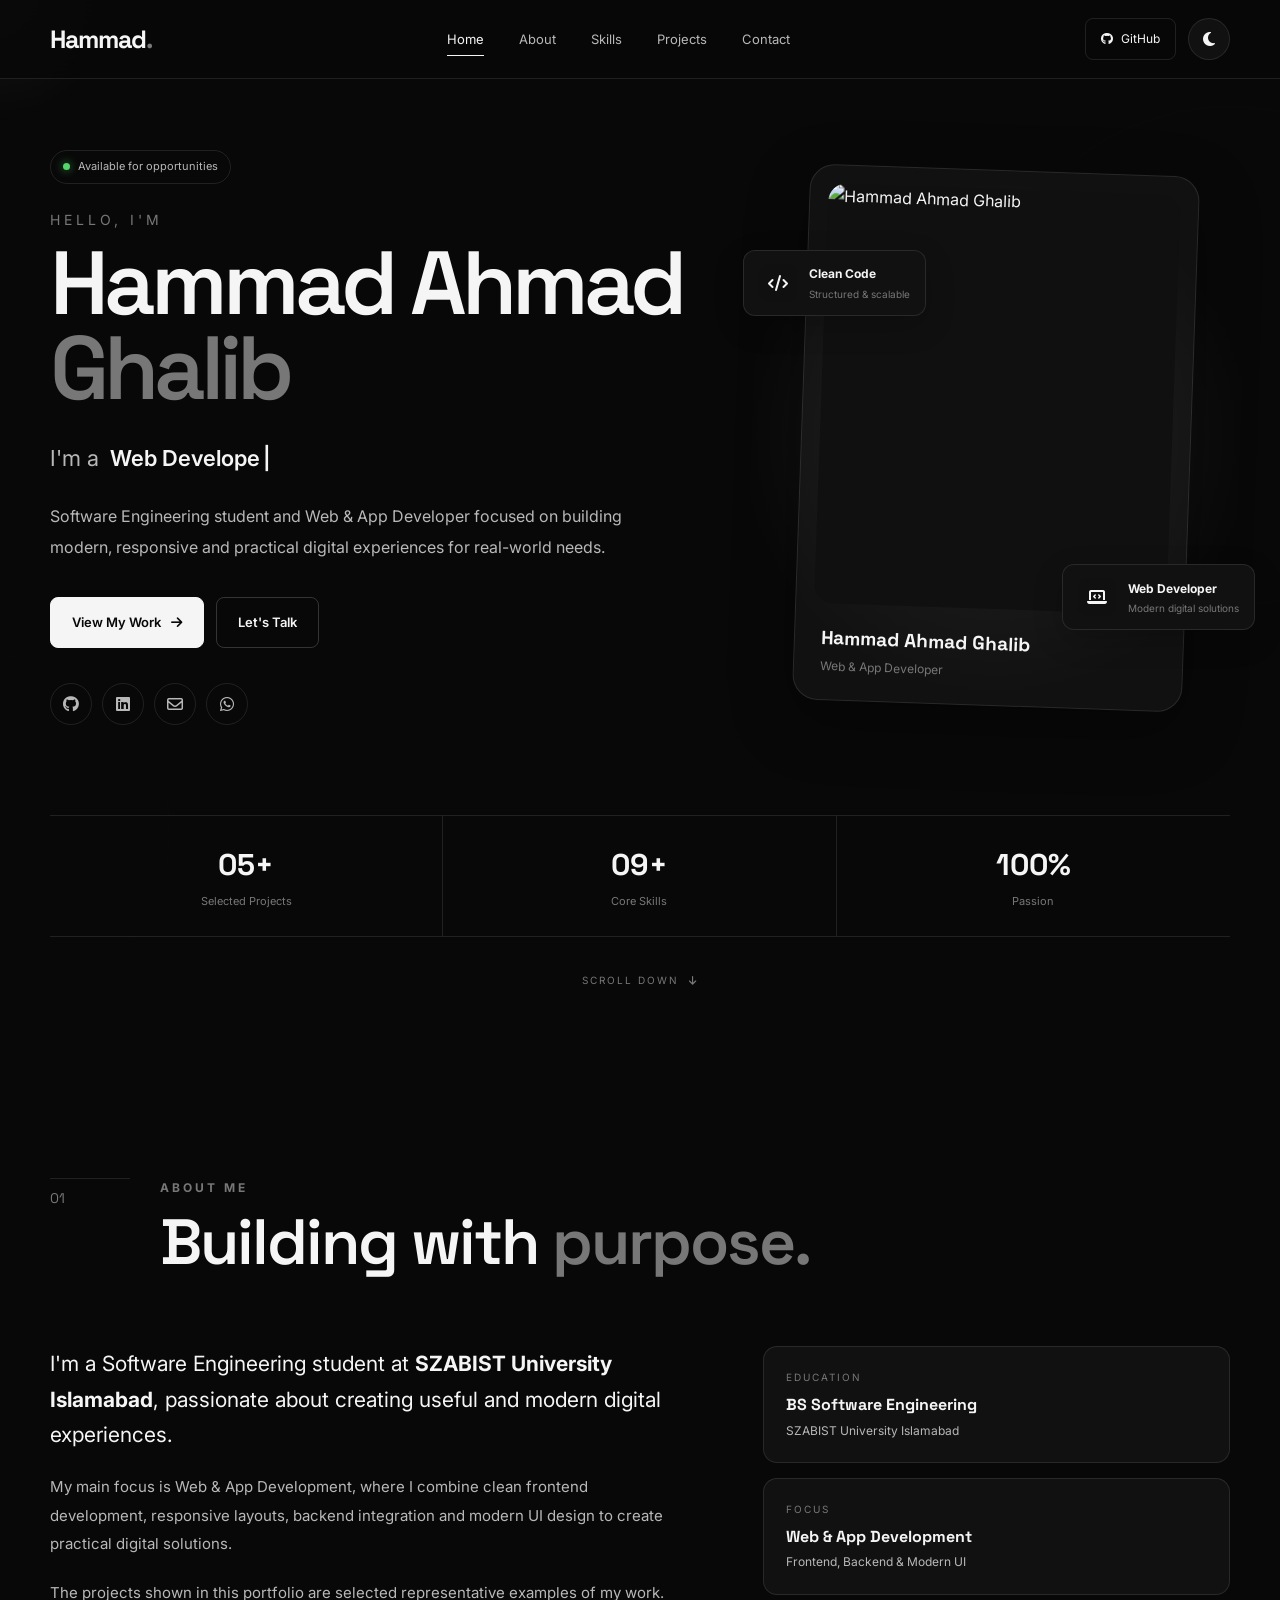
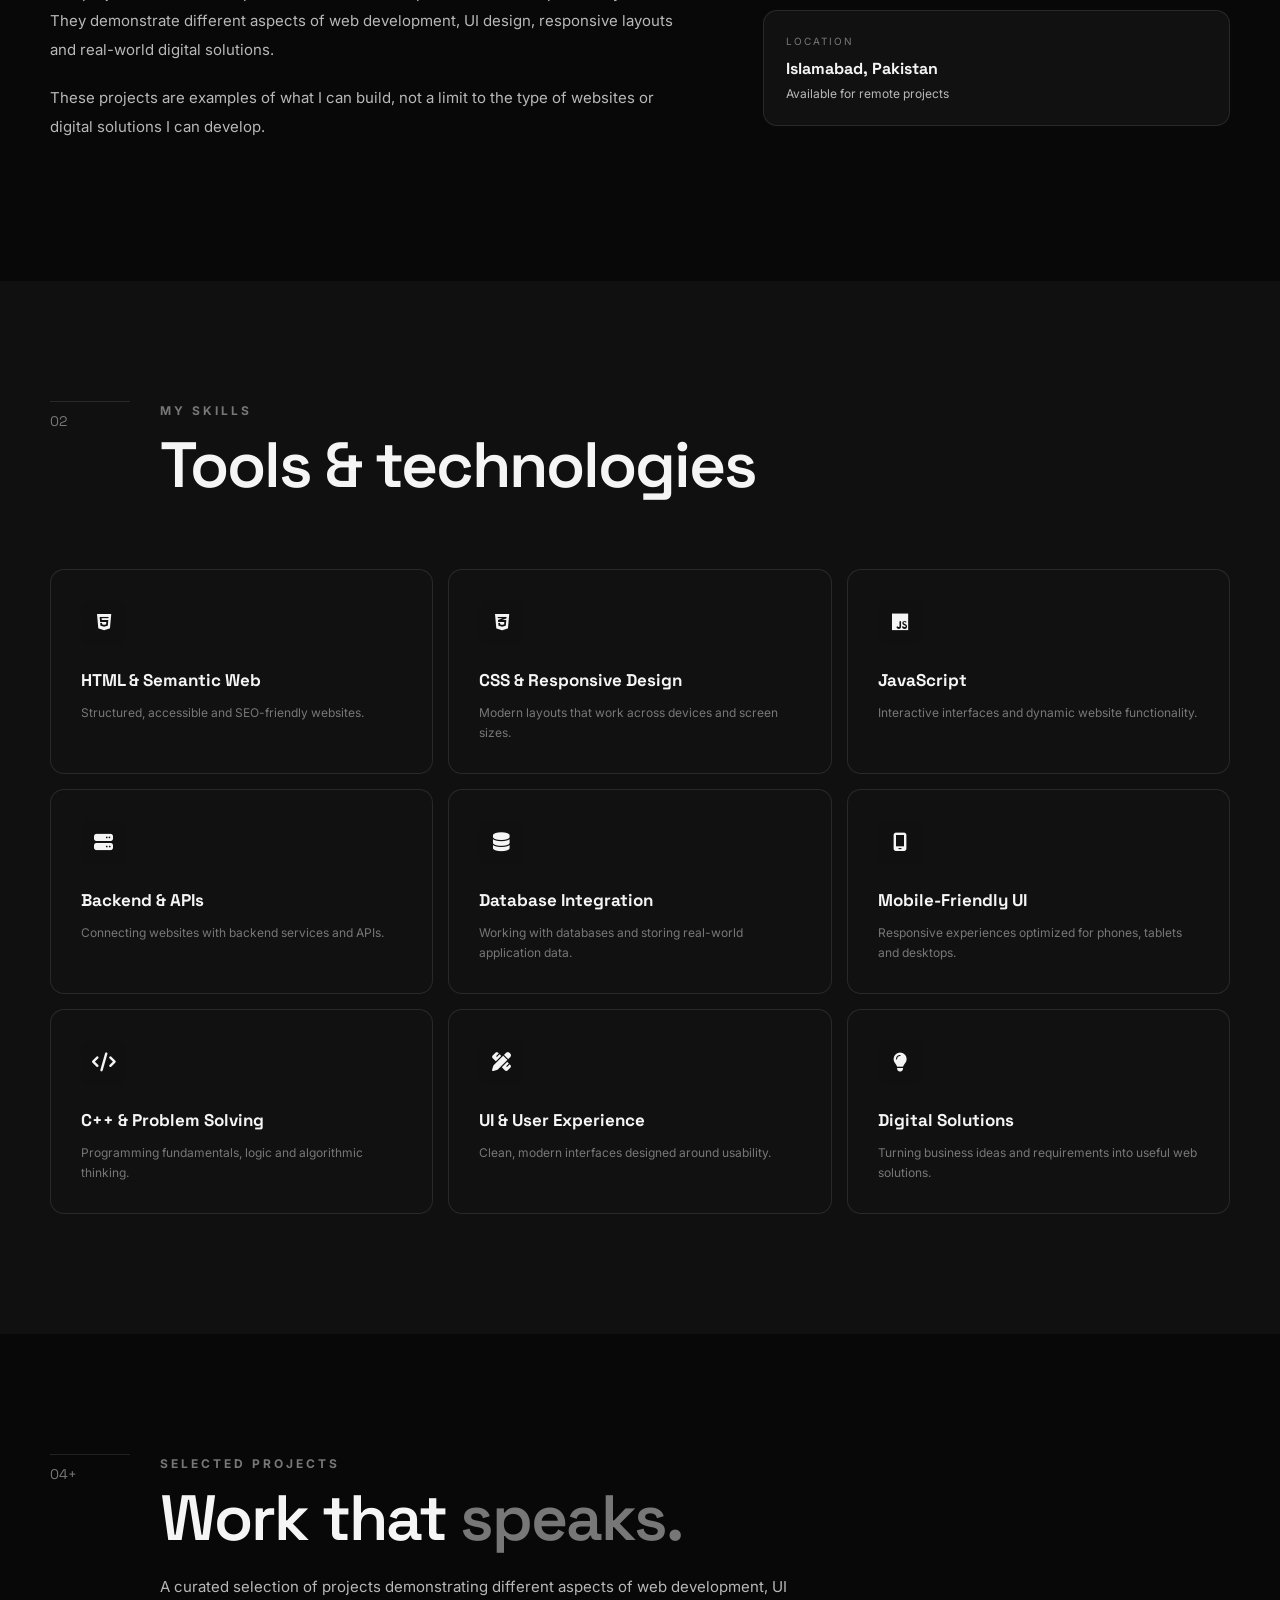
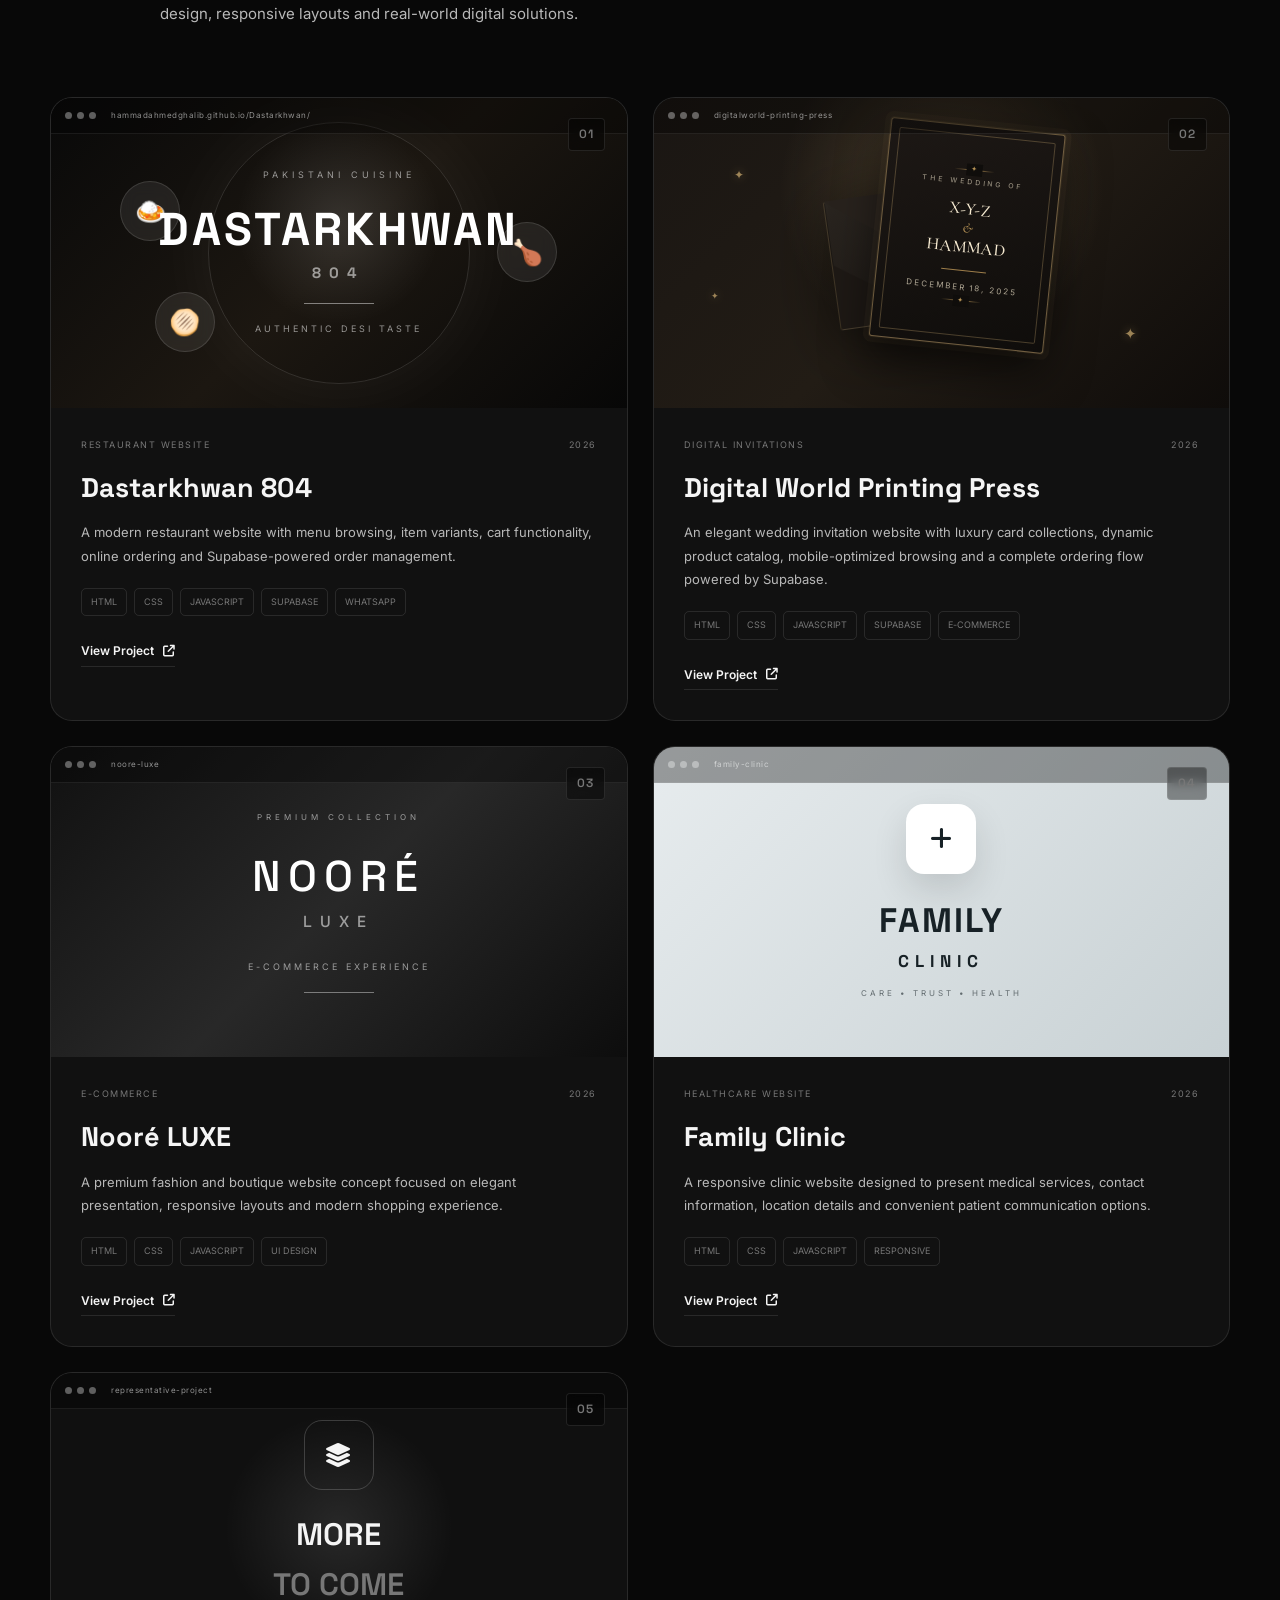
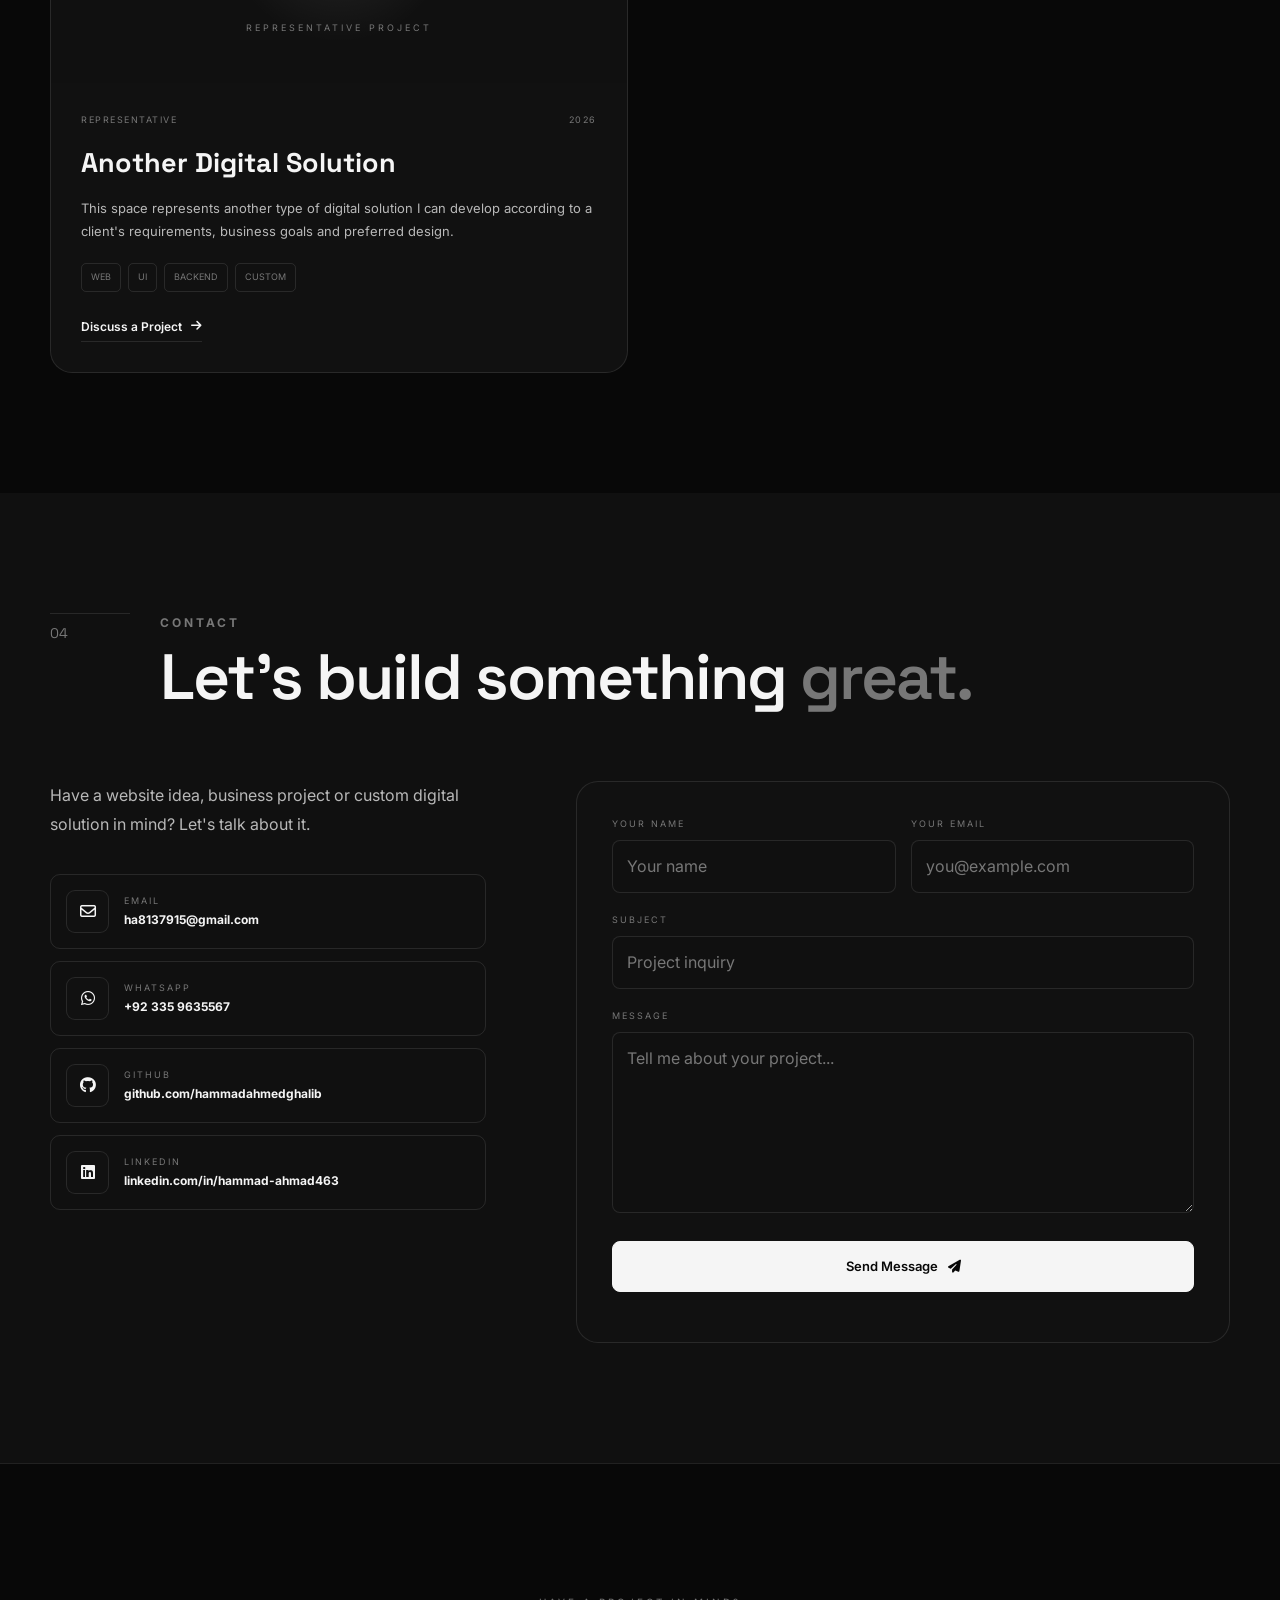
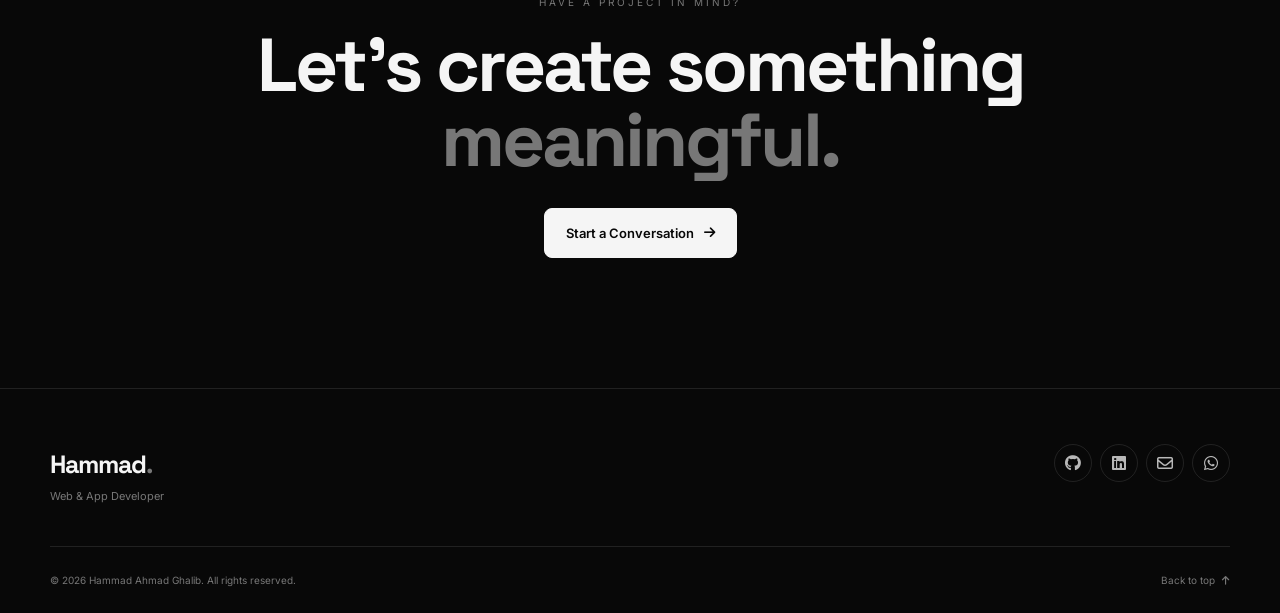
==== commit 09add4f0: "updated" ====
--- a/index.html
+++ b/index.html
@@ -44,9 +44,10 @@
     "name": "SZABIST University Islamabad"
   },
   "knowsAbout": ["Web Development", "App Development", "JavaScript", "HTML", "CSS"],
-  "sameAs": [
-    "https://github.com/hammadahmedghalib"
-  ]
+"sameAs": [
+    "https://github.com/hammadahmedghalib",
+    "https://www.linkedin.com/in/hammad-ahmad463/"
+]
 }
 </script>
 
@@ -230,6 +231,19 @@
                         </a>
 
 
+
+                        <a
+                            href="https://www.linkedin.com/in/hammad-ahmad463/"
+                            target="_blank"
+                            rel="noopener noreferrer"
+                            class="social-link"
+                            aria-label="LinkedIn"
+                        >
+                            <i class="fa-brands fa-linkedin"></i>
+                        </a>
+
+
+
                         <a
                             href="https://mail.google.com/mail/?view=cm&fs=1&to=ha8137915@gmail.com"
                             target="_blank"
@@ -1340,6 +1354,27 @@
 
                             </a>
 
+
+                            
+                            <a
+                                href="https://www.linkedin.com/in/hammad-ahmad463/"
+                                target="_blank"                            
+                                rel="noopener noreferrer"
+                                class="contact-detail"
+                            >
+                                <div class="contact-icon">
+                                    <i class="fa-brands fa-linkedin"></i>
+                                </div>
+                            
+                                <div>
+                                    <span>LINKEDIN</span>
+                                                                <strong>
+                                        linkedin.com/in/hammad-ahmad463
+                                    </strong>
+                                </div>
+                            </a>
+ 
+
                         </div>
 
                     </div>
@@ -1519,6 +1554,15 @@
                     <i class="fa-brands fa-github"></i>
                 </a>
 
+                
+                <a
+                    href="https://www.linkedin.com/in/hammad-ahmad463/"
+                    target="_blank"
+                    rel="noopener noreferrer"
+                    aria-label="LinkedIn"
+                >
+                    <i class="fa-brands fa-linkedin"></i>
+                </a>
 
                 <a
                     href="https://mail.google.com/mail/?view=cm&fs=1&to=ha8137915@gmail.com"
